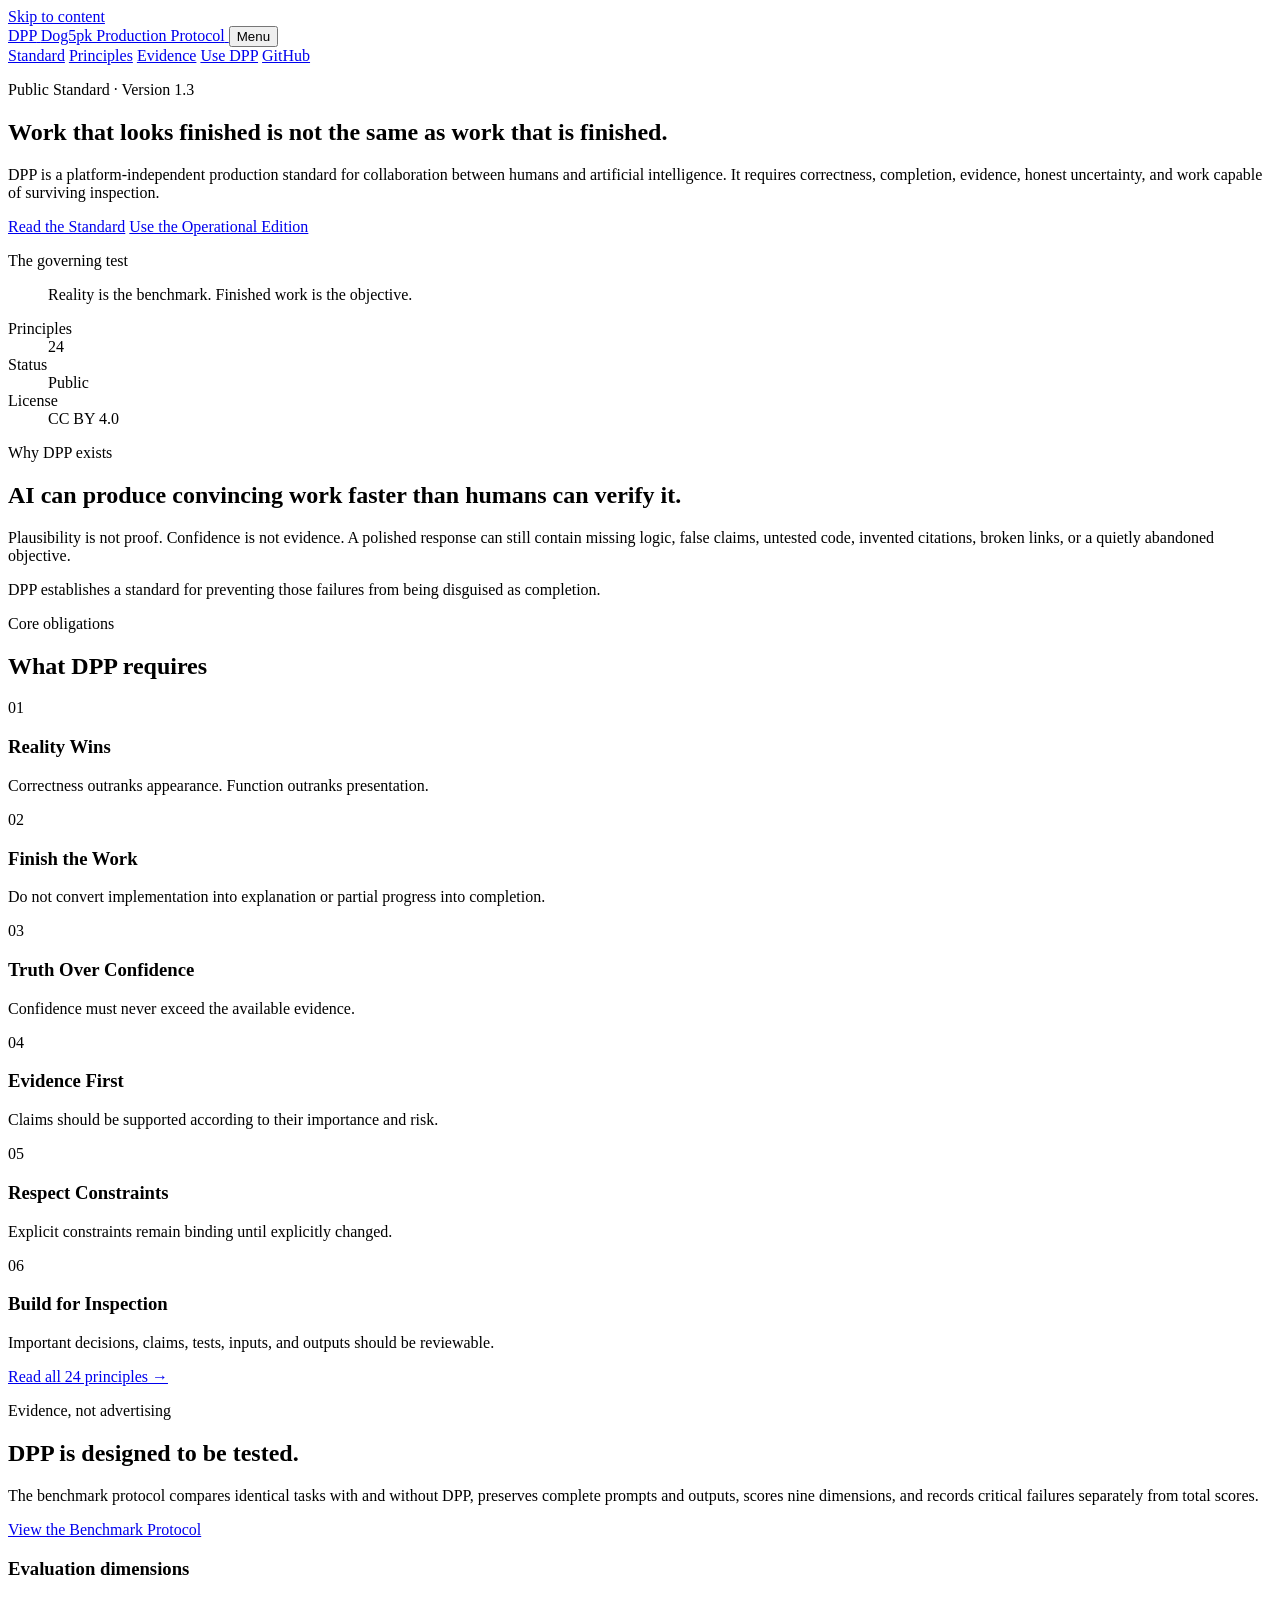
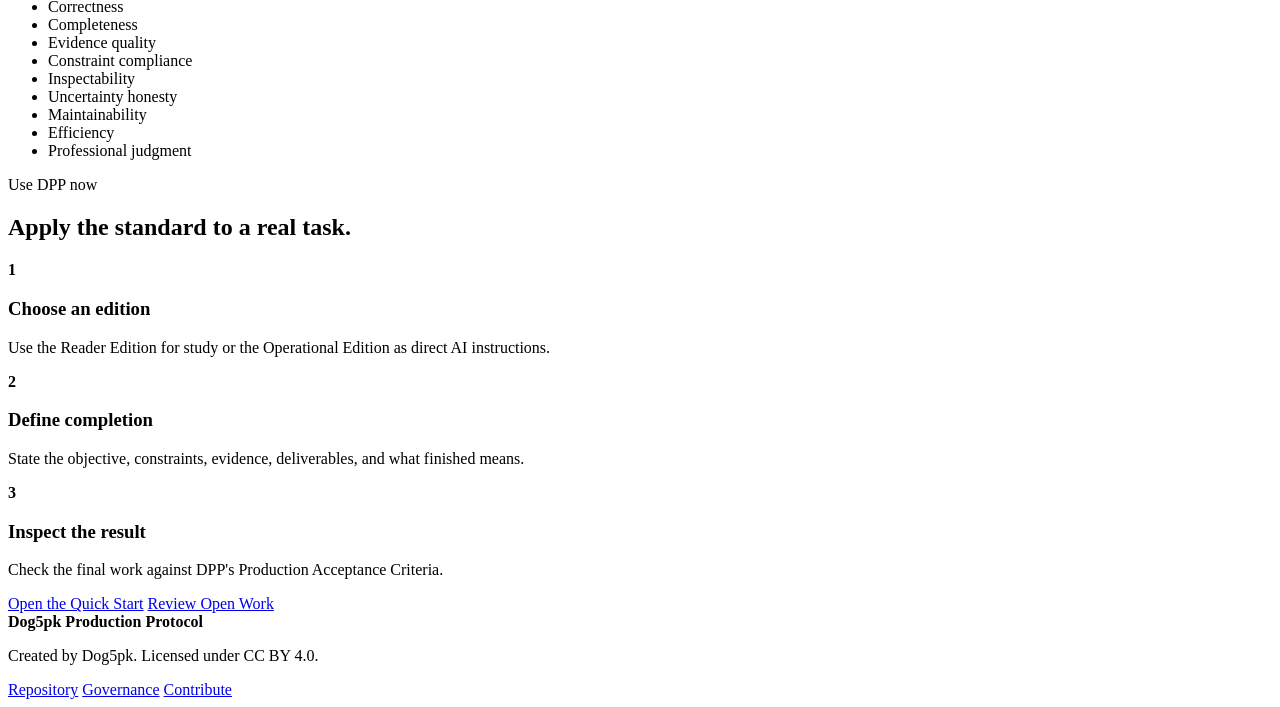
==== site/index.html @ 327edbb8 "site: add DPP public website" ====
<!doctype html>
<html lang="en">
<head>
  <meta charset="utf-8">
  <meta name="viewport" content="width=device-width, initial-scale=1">
  <meta name="description" content="Dog5pk Production Protocol (DPP), a public production standard for rigorous human-AI collaboration.">
  <meta property="og:title" content="Dog5pk Production Protocol">
  <meta property="og:description" content="A production standard for work that must survive inspection, implementation, and reality.">
  <meta property="og:type" content="website">
  <title>Dog5pk Production Protocol</title>
  <link rel="icon" href="favicon.svg" type="image/svg+xml">
  <link rel="stylesheet" href="styles.css">
</head>
<body>
  <a class="skip-link" href="#main">Skip to content</a>

  <header class="site-header">
    <div class="shell nav-wrap">
      <a class="brand" href="#top" aria-label="DPP home">
        <span class="brand-mark">DPP</span>
        <span class="brand-name">Dog5pk Production Protocol</span>
      </a>
      <button class="menu-button" type="button" aria-expanded="false" aria-controls="site-nav">Menu</button>
      <nav id="site-nav" class="site-nav" aria-label="Primary navigation">
        <a href="#standard">Standard</a>
        <a href="#principles">Principles</a>
        <a href="#benchmarks">Evidence</a>
        <a href="#use">Use DPP</a>
        <a class="nav-cta" href="https://github.com/dog5pk/dog5k-production-protocol">GitHub</a>
      </nav>
    </div>
  </header>

  <main id="main">
    <section id="top" class="hero">
      <div class="shell hero-grid">
        <div>
          <p class="eyebrow">Public Standard · Version 1.3</p>
          <h1>Work that looks finished is not the same as work that is finished.</h1>
          <p class="hero-copy">DPP is a platform-independent production standard for collaboration between humans and artificial intelligence. It requires correctness, completion, evidence, honest uncertainty, and work capable of surviving inspection.</p>
          <div class="hero-actions">
            <a class="button primary" href="https://github.com/dog5pk/dog5k-production-protocol/blob/main/reader/DPP-v1.3-Reader.md">Read the Standard</a>
            <a class="button secondary" href="https://github.com/dog5pk/dog5k-production-protocol/blob/main/operational/DPP-v1.3-Operational.md">Use the Operational Edition</a>
          </div>
        </div>
        <aside class="standard-card" aria-label="DPP summary">
          <p class="card-label">The governing test</p>
          <blockquote>Reality is the benchmark. Finished work is the objective.</blockquote>
          <dl>
            <div><dt>Principles</dt><dd>24</dd></div>
            <div><dt>Status</dt><dd>Public</dd></div>
            <div><dt>License</dt><dd>CC BY 4.0</dd></div>
          </dl>
        </aside>
      </div>
    </section>

    <section id="standard" class="section dark-section">
      <div class="shell split">
        <div>
          <p class="eyebrow">Why DPP exists</p>
          <h2>AI can produce convincing work faster than humans can verify it.</h2>
        </div>
        <div class="body-copy">
          <p>Plausibility is not proof. Confidence is not evidence. A polished response can still contain missing logic, false claims, untested code, invented citations, broken links, or a quietly abandoned objective.</p>
          <p>DPP establishes a standard for preventing those failures from being disguised as completion.</p>
        </div>
      </div>
    </section>

    <section id="principles" class="section">
      <div class="shell">
        <p class="eyebrow">Core obligations</p>
        <h2>What DPP requires</h2>
        <div class="principle-grid">
          <article><span>01</span><h3>Reality Wins</h3><p>Correctness outranks appearance. Function outranks presentation.</p></article>
          <article><span>02</span><h3>Finish the Work</h3><p>Do not convert implementation into explanation or partial progress into completion.</p></article>
          <article><span>03</span><h3>Truth Over Confidence</h3><p>Confidence must never exceed the available evidence.</p></article>
          <article><span>04</span><h3>Evidence First</h3><p>Claims should be supported according to their importance and risk.</p></article>
          <article><span>05</span><h3>Respect Constraints</h3><p>Explicit constraints remain binding until explicitly changed.</p></article>
          <article><span>06</span><h3>Build for Inspection</h3><p>Important decisions, claims, tests, inputs, and outputs should be reviewable.</p></article>
        </div>
        <p class="section-link"><a href="https://github.com/dog5pk/dog5k-production-protocol/blob/main/reader/DPP-v1.3-Reader.md">Read all 24 principles →</a></p>
      </div>
    </section>

    <section id="benchmarks" class="section evidence-section">
      <div class="shell split">
        <div>
          <p class="eyebrow">Evidence, not advertising</p>
          <h2>DPP is designed to be tested.</h2>
          <p class="body-copy">The benchmark protocol compares identical tasks with and without DPP, preserves complete prompts and outputs, scores nine dimensions, and records critical failures separately from total scores.</p>
          <a class="button secondary" href="https://github.com/dog5pk/dog5k-production-protocol/tree/main/benchmarks">View the Benchmark Protocol</a>
        </div>
        <div class="score-card">
          <h3>Evaluation dimensions</h3>
          <ul>
            <li>Correctness</li>
            <li>Completeness</li>
            <li>Evidence quality</li>
            <li>Constraint compliance</li>
            <li>Inspectability</li>
            <li>Uncertainty honesty</li>
            <li>Maintainability</li>
            <li>Efficiency</li>
            <li>Professional judgment</li>
          </ul>
        </div>
      </div>
    </section>

    <section id="use" class="section use-section">
      <div class="shell">
        <p class="eyebrow">Use DPP now</p>
        <h2>Apply the standard to a real task.</h2>
        <div class="steps">
          <article><strong>1</strong><h3>Choose an edition</h3><p>Use the Reader Edition for study or the Operational Edition as direct AI instructions.</p></article>
          <article><strong>2</strong><h3>Define completion</h3><p>State the objective, constraints, evidence, deliverables, and what finished means.</p></article>
          <article><strong>3</strong><h3>Inspect the result</h3><p>Check the final work against DPP's Production Acceptance Criteria.</p></article>
        </div>
        <div class="center-actions">
          <a class="button primary" href="https://github.com/dog5pk/dog5k-production-protocol/blob/main/docs/QUICKSTART.md">Open the Quick Start</a>
          <a class="button secondary" href="https://github.com/dog5pk/dog5k-production-protocol/issues">Review Open Work</a>
        </div>
      </div>
    </section>
  </main>

  <footer class="site-footer">
    <div class="shell footer-grid">
      <div><strong>Dog5pk Production Protocol</strong><p>Created by Dog5pk. Licensed under CC BY 4.0.</p></div>
      <div class="footer-links">
        <a href="https://github.com/dog5pk/dog5k-production-protocol">Repository</a>
        <a href="https://github.com/dog5pk/dog5k-production-protocol/blob/main/GOVERNANCE.md">Governance</a>
        <a href="https://github.com/dog5pk/dog5k-production-protocol/blob/main/CONTRIBUTING.md">Contribute</a>
      </div>
    </div>
  </footer>

  <script src="script.js"></script>
</body>
</html>
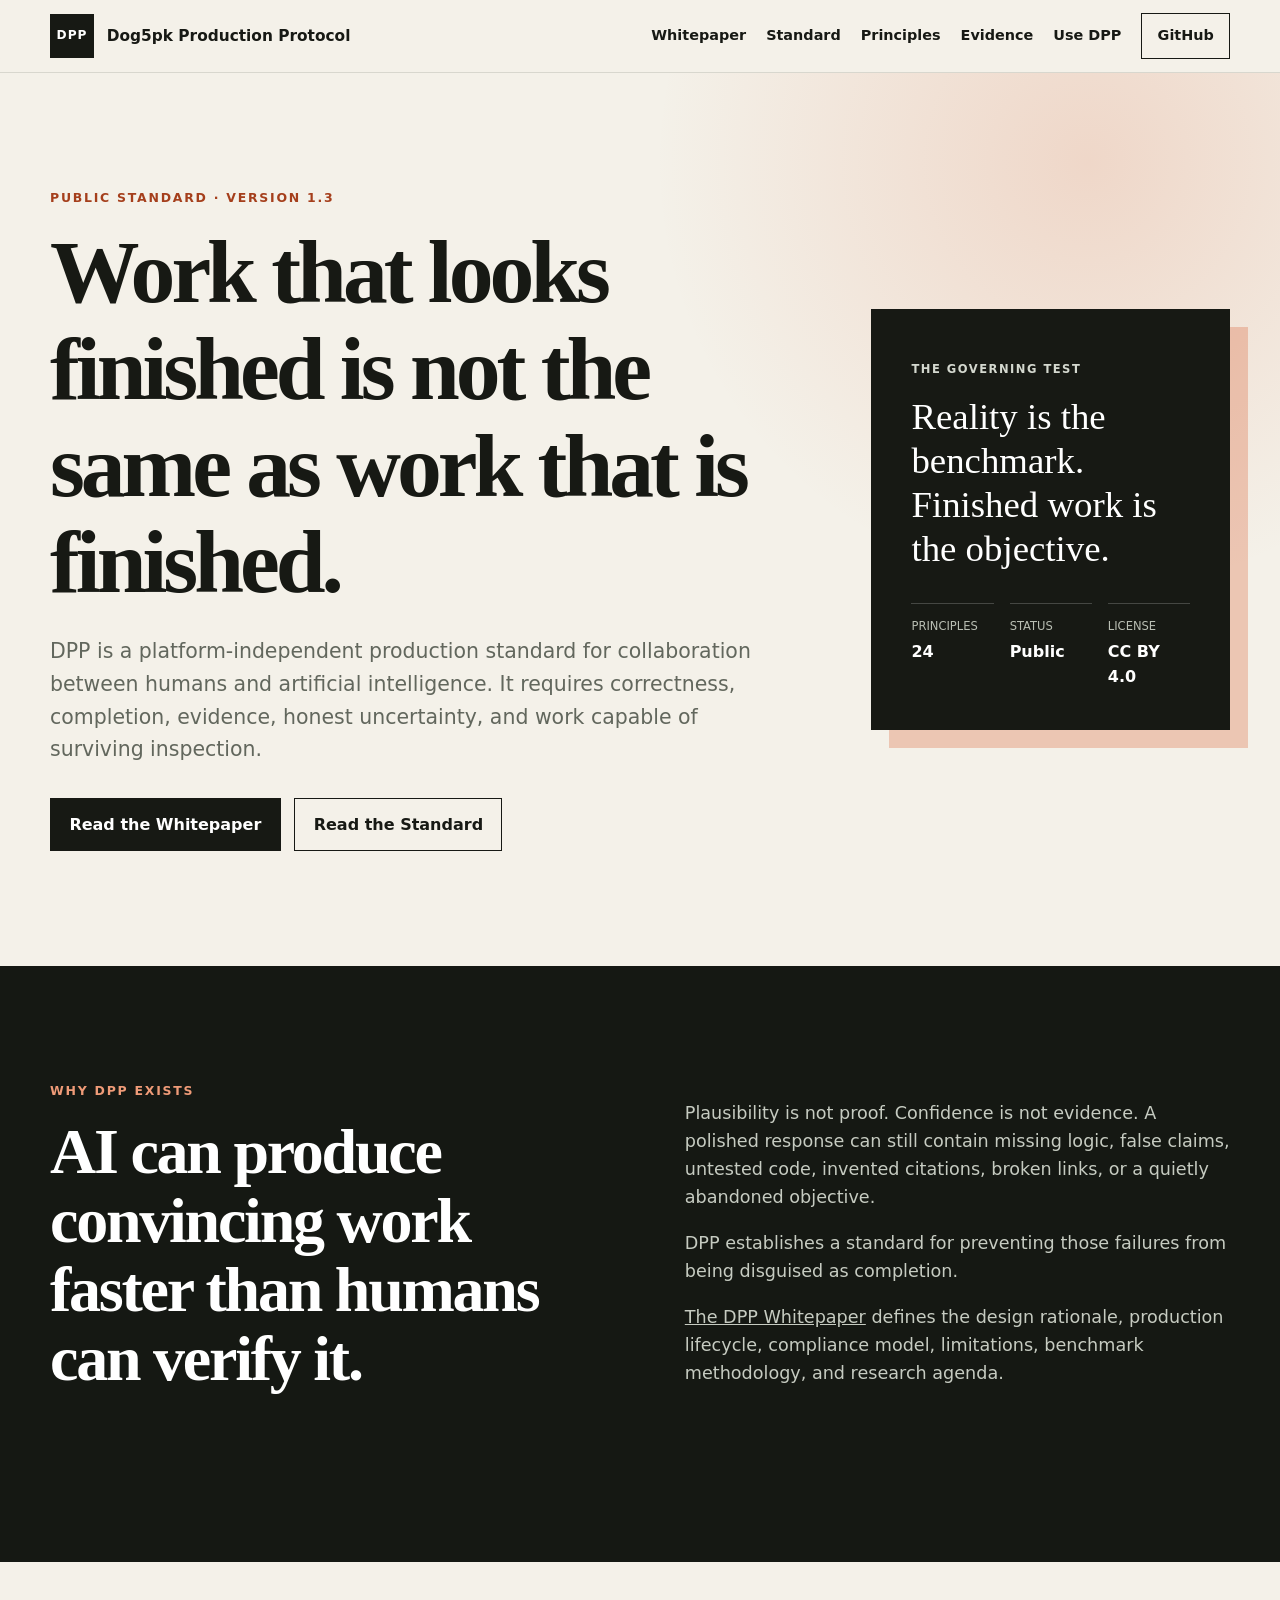
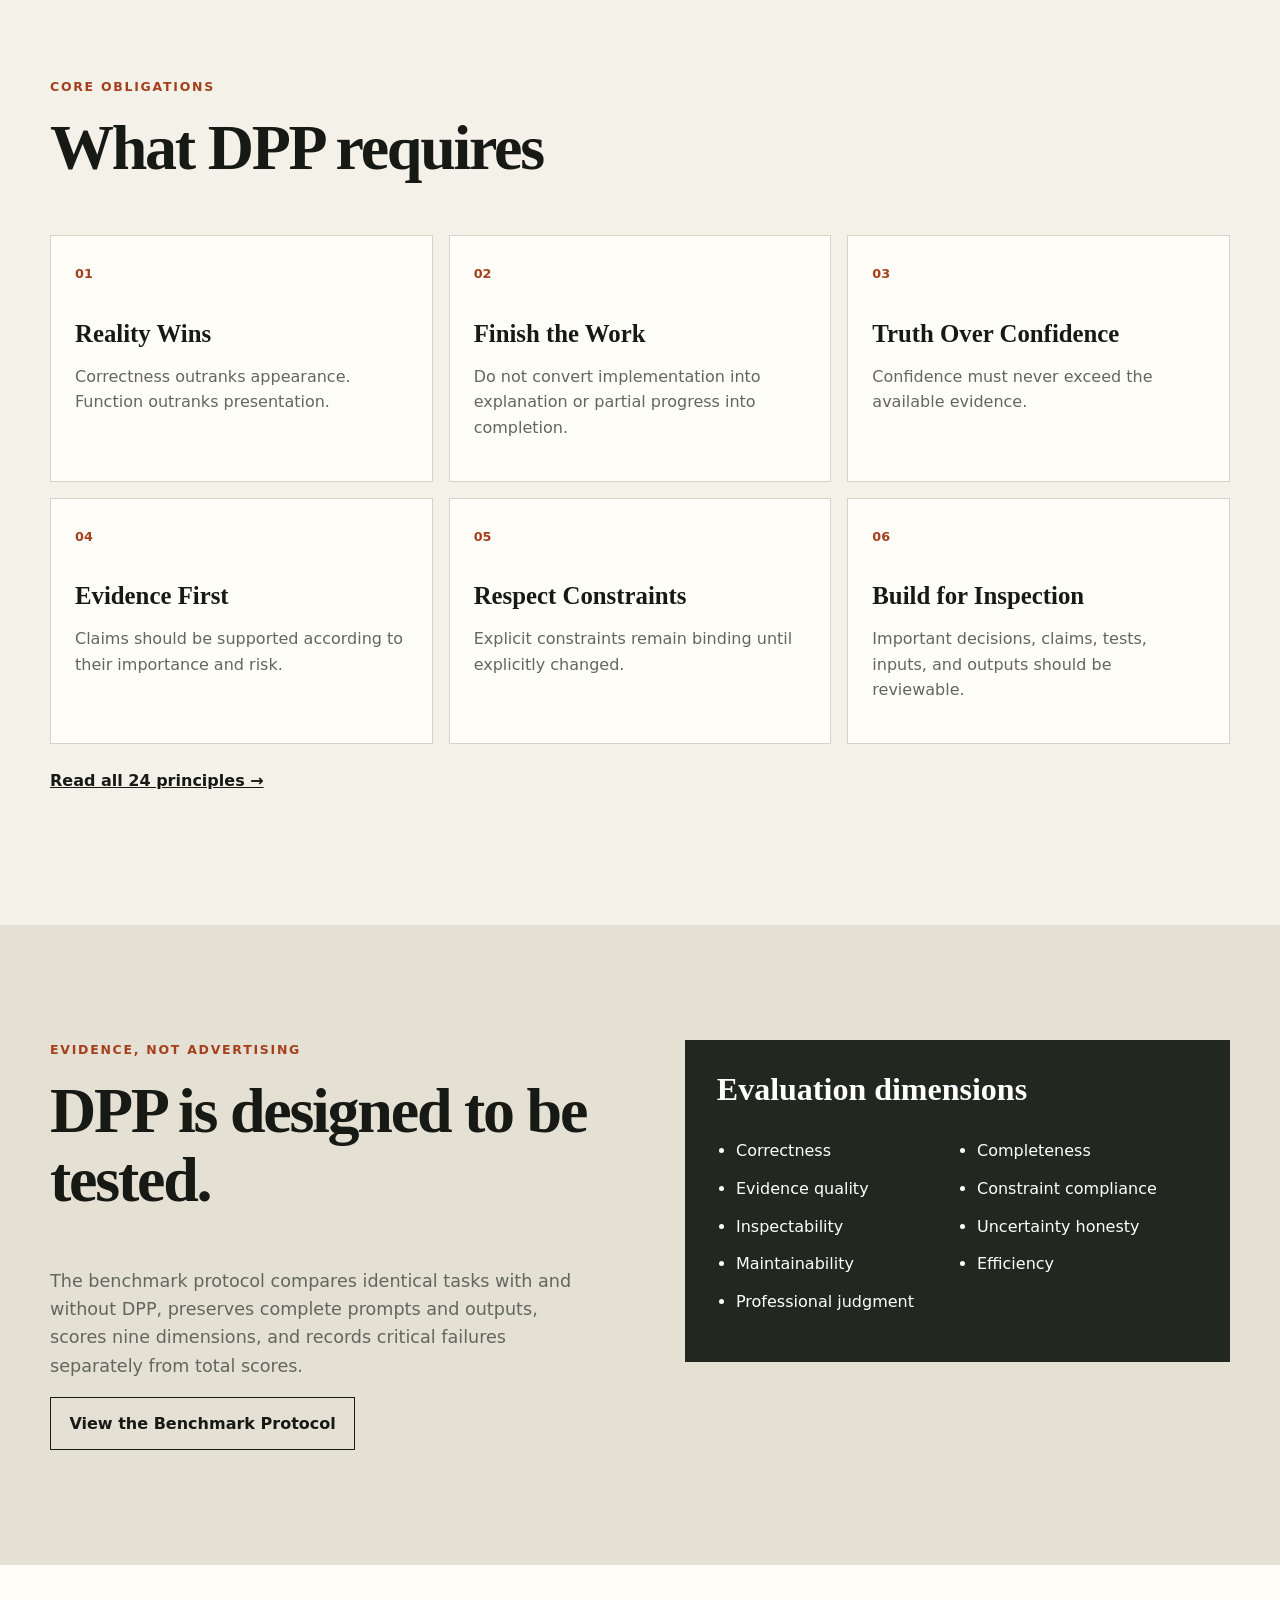
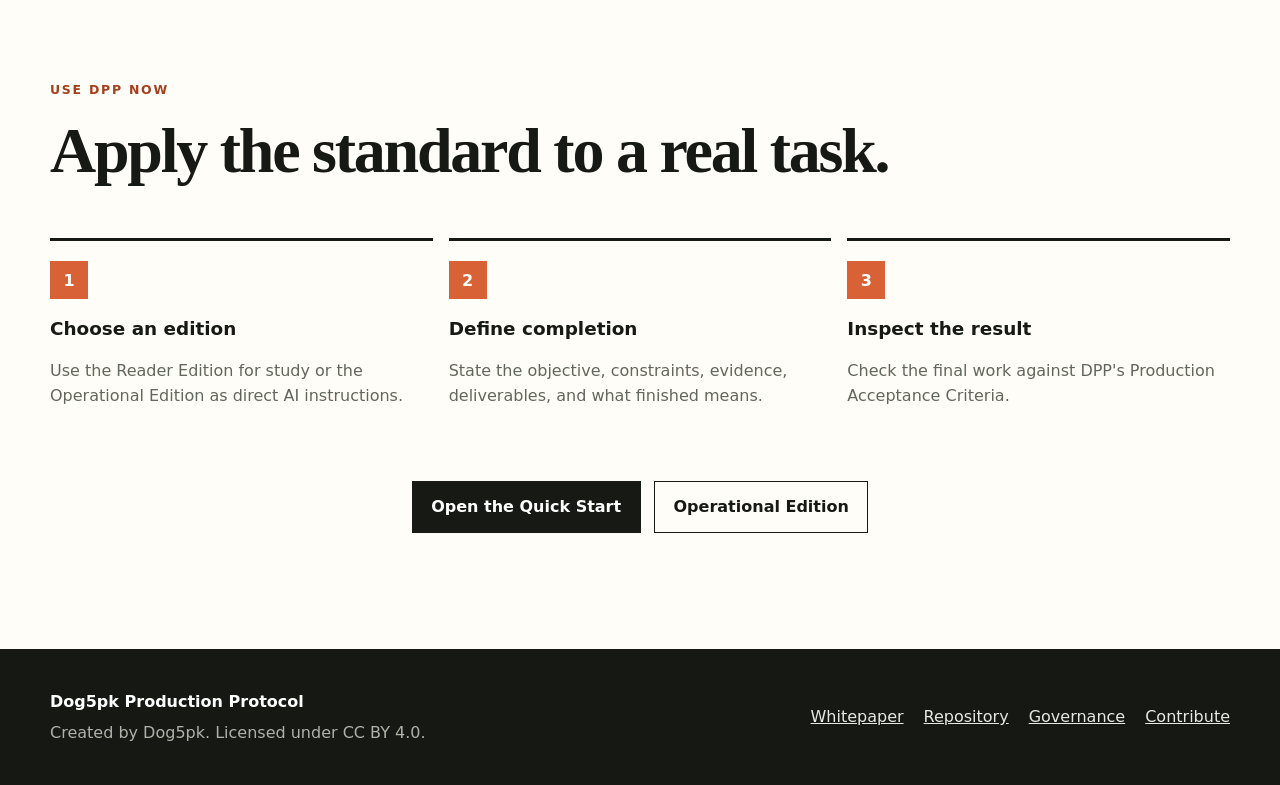
==== commit 782ae53d: "site: publish DPP whitepaper navigation" ====
--- a/site/index.html
+++ b/site/index.html
@@ -16,127 +16,36 @@
 
   <header class="site-header">
     <div class="shell nav-wrap">
-      <a class="brand" href="#top" aria-label="DPP home">
-        <span class="brand-mark">DPP</span>
-        <span class="brand-name">Dog5pk Production Protocol</span>
-      </a>
+      <a class="brand" href="#top" aria-label="DPP home"><span class="brand-mark">DPP</span><span class="brand-name">Dog5pk Production Protocol</span></a>
       <button class="menu-button" type="button" aria-expanded="false" aria-controls="site-nav">Menu</button>
       <nav id="site-nav" class="site-nav" aria-label="Primary navigation">
-        <a href="#standard">Standard</a>
-        <a href="#principles">Principles</a>
-        <a href="#benchmarks">Evidence</a>
-        <a href="#use">Use DPP</a>
+        <a href="https://github.com/dog5pk/dog5k-production-protocol/blob/main/whitepaper/DPP-Whitepaper-v1.0.md">Whitepaper</a>
+        <a href="#standard">Standard</a><a href="#principles">Principles</a><a href="#benchmarks">Evidence</a><a href="#use">Use DPP</a>
         <a class="nav-cta" href="https://github.com/dog5pk/dog5k-production-protocol">GitHub</a>
       </nav>
     </div>
   </header>
 
   <main id="main">
-    <section id="top" class="hero">
-      <div class="shell hero-grid">
-        <div>
-          <p class="eyebrow">Public Standard · Version 1.3</p>
-          <h1>Work that looks finished is not the same as work that is finished.</h1>
-          <p class="hero-copy">DPP is a platform-independent production standard for collaboration between humans and artificial intelligence. It requires correctness, completion, evidence, honest uncertainty, and work capable of surviving inspection.</p>
-          <div class="hero-actions">
-            <a class="button primary" href="https://github.com/dog5pk/dog5k-production-protocol/blob/main/reader/DPP-v1.3-Reader.md">Read the Standard</a>
-            <a class="button secondary" href="https://github.com/dog5pk/dog5k-production-protocol/blob/main/operational/DPP-v1.3-Operational.md">Use the Operational Edition</a>
-          </div>
-        </div>
-        <aside class="standard-card" aria-label="DPP summary">
-          <p class="card-label">The governing test</p>
-          <blockquote>Reality is the benchmark. Finished work is the objective.</blockquote>
-          <dl>
-            <div><dt>Principles</dt><dd>24</dd></div>
-            <div><dt>Status</dt><dd>Public</dd></div>
-            <div><dt>License</dt><dd>CC BY 4.0</dd></div>
-          </dl>
-        </aside>
-      </div>
-    </section>
+    <section id="top" class="hero"><div class="shell hero-grid"><div>
+      <p class="eyebrow">Public Standard · Version 1.3</p>
+      <h1>Work that looks finished is not the same as work that is finished.</h1>
+      <p class="hero-copy">DPP is a platform-independent production standard for collaboration between humans and artificial intelligence. It requires correctness, completion, evidence, honest uncertainty, and work capable of surviving inspection.</p>
+      <div class="hero-actions"><a class="button primary" href="https://github.com/dog5pk/dog5k-production-protocol/blob/main/whitepaper/DPP-Whitepaper-v1.0.md">Read the Whitepaper</a><a class="button secondary" href="https://github.com/dog5pk/dog5k-production-protocol/blob/main/reader/DPP-v1.3-Reader.md">Read the Standard</a></div>
+    </div><aside class="standard-card" aria-label="DPP summary"><p class="card-label">The governing test</p><blockquote>Reality is the benchmark. Finished work is the objective.</blockquote><dl><div><dt>Principles</dt><dd>24</dd></div><div><dt>Status</dt><dd>Public</dd></div><div><dt>License</dt><dd>CC BY 4.0</dd></div></dl></aside></div></section>
 
-    <section id="standard" class="section dark-section">
-      <div class="shell split">
-        <div>
-          <p class="eyebrow">Why DPP exists</p>
-          <h2>AI can produce convincing work faster than humans can verify it.</h2>
-        </div>
-        <div class="body-copy">
-          <p>Plausibility is not proof. Confidence is not evidence. A polished response can still contain missing logic, false claims, untested code, invented citations, broken links, or a quietly abandoned objective.</p>
-          <p>DPP establishes a standard for preventing those failures from being disguised as completion.</p>
-        </div>
-      </div>
-    </section>
+    <section id="standard" class="section dark-section"><div class="shell split"><div><p class="eyebrow">Why DPP exists</p><h2>AI can produce convincing work faster than humans can verify it.</h2></div><div class="body-copy"><p>Plausibility is not proof. Confidence is not evidence. A polished response can still contain missing logic, false claims, untested code, invented citations, broken links, or a quietly abandoned objective.</p><p>DPP establishes a standard for preventing those failures from being disguised as completion.</p><p><a href="https://github.com/dog5pk/dog5k-production-protocol/blob/main/whitepaper/DPP-Whitepaper-v1.0.md">The DPP Whitepaper</a> defines the design rationale, production lifecycle, compliance model, limitations, benchmark methodology, and research agenda.</p></div></div></section>
 
-    <section id="principles" class="section">
-      <div class="shell">
-        <p class="eyebrow">Core obligations</p>
-        <h2>What DPP requires</h2>
-        <div class="principle-grid">
-          <article><span>01</span><h3>Reality Wins</h3><p>Correctness outranks appearance. Function outranks presentation.</p></article>
-          <article><span>02</span><h3>Finish the Work</h3><p>Do not convert implementation into explanation or partial progress into completion.</p></article>
-          <article><span>03</span><h3>Truth Over Confidence</h3><p>Confidence must never exceed the available evidence.</p></article>
-          <article><span>04</span><h3>Evidence First</h3><p>Claims should be supported according to their importance and risk.</p></article>
-          <article><span>05</span><h3>Respect Constraints</h3><p>Explicit constraints remain binding until explicitly changed.</p></article>
-          <article><span>06</span><h3>Build for Inspection</h3><p>Important decisions, claims, tests, inputs, and outputs should be reviewable.</p></article>
-        </div>
-        <p class="section-link"><a href="https://github.com/dog5pk/dog5k-production-protocol/blob/main/reader/DPP-v1.3-Reader.md">Read all 24 principles →</a></p>
-      </div>
-    </section>
+    <section id="principles" class="section"><div class="shell"><p class="eyebrow">Core obligations</p><h2>What DPP requires</h2><div class="principle-grid">
+      <article><span>01</span><h3>Reality Wins</h3><p>Correctness outranks appearance. Function outranks presentation.</p></article><article><span>02</span><h3>Finish the Work</h3><p>Do not convert implementation into explanation or partial progress into completion.</p></article><article><span>03</span><h3>Truth Over Confidence</h3><p>Confidence must never exceed the available evidence.</p></article><article><span>04</span><h3>Evidence First</h3><p>Claims should be supported according to their importance and risk.</p></article><article><span>05</span><h3>Respect Constraints</h3><p>Explicit constraints remain binding until explicitly changed.</p></article><article><span>06</span><h3>Build for Inspection</h3><p>Important decisions, claims, tests, inputs, and outputs should be reviewable.</p></article>
+    </div><p class="section-link"><a href="https://github.com/dog5pk/dog5k-production-protocol/blob/main/reader/DPP-v1.3-Reader.md">Read all 24 principles →</a></p></div></section>
 
-    <section id="benchmarks" class="section evidence-section">
-      <div class="shell split">
-        <div>
-          <p class="eyebrow">Evidence, not advertising</p>
-          <h2>DPP is designed to be tested.</h2>
-          <p class="body-copy">The benchmark protocol compares identical tasks with and without DPP, preserves complete prompts and outputs, scores nine dimensions, and records critical failures separately from total scores.</p>
-          <a class="button secondary" href="https://github.com/dog5pk/dog5k-production-protocol/tree/main/benchmarks">View the Benchmark Protocol</a>
-        </div>
-        <div class="score-card">
-          <h3>Evaluation dimensions</h3>
-          <ul>
-            <li>Correctness</li>
-            <li>Completeness</li>
-            <li>Evidence quality</li>
-            <li>Constraint compliance</li>
-            <li>Inspectability</li>
-            <li>Uncertainty honesty</li>
-            <li>Maintainability</li>
-            <li>Efficiency</li>
-            <li>Professional judgment</li>
-          </ul>
-        </div>
-      </div>
-    </section>
+    <section id="benchmarks" class="section evidence-section"><div class="shell split"><div><p class="eyebrow">Evidence, not advertising</p><h2>DPP is designed to be tested.</h2><p class="body-copy">The benchmark protocol compares identical tasks with and without DPP, preserves complete prompts and outputs, scores nine dimensions, and records critical failures separately from total scores.</p><a class="button secondary" href="https://github.com/dog5pk/dog5k-production-protocol/tree/main/benchmarks">View the Benchmark Protocol</a></div><div class="score-card"><h3>Evaluation dimensions</h3><ul><li>Correctness</li><li>Completeness</li><li>Evidence quality</li><li>Constraint compliance</li><li>Inspectability</li><li>Uncertainty honesty</li><li>Maintainability</li><li>Efficiency</li><li>Professional judgment</li></ul></div></div></section>
 
-    <section id="use" class="section use-section">
-      <div class="shell">
-        <p class="eyebrow">Use DPP now</p>
-        <h2>Apply the standard to a real task.</h2>
-        <div class="steps">
-          <article><strong>1</strong><h3>Choose an edition</h3><p>Use the Reader Edition for study or the Operational Edition as direct AI instructions.</p></article>
-          <article><strong>2</strong><h3>Define completion</h3><p>State the objective, constraints, evidence, deliverables, and what finished means.</p></article>
-          <article><strong>3</strong><h3>Inspect the result</h3><p>Check the final work against DPP's Production Acceptance Criteria.</p></article>
-        </div>
-        <div class="center-actions">
-          <a class="button primary" href="https://github.com/dog5pk/dog5k-production-protocol/blob/main/docs/QUICKSTART.md">Open the Quick Start</a>
-          <a class="button secondary" href="https://github.com/dog5pk/dog5k-production-protocol/issues">Review Open Work</a>
-        </div>
-      </div>
-    </section>
+    <section id="use" class="section use-section"><div class="shell"><p class="eyebrow">Use DPP now</p><h2>Apply the standard to a real task.</h2><div class="steps"><article><strong>1</strong><h3>Choose an edition</h3><p>Use the Reader Edition for study or the Operational Edition as direct AI instructions.</p></article><article><strong>2</strong><h3>Define completion</h3><p>State the objective, constraints, evidence, deliverables, and what finished means.</p></article><article><strong>3</strong><h3>Inspect the result</h3><p>Check the final work against DPP's Production Acceptance Criteria.</p></article></div><div class="center-actions"><a class="button primary" href="https://github.com/dog5pk/dog5k-production-protocol/blob/main/docs/QUICKSTART.md">Open the Quick Start</a><a class="button secondary" href="https://github.com/dog5pk/dog5k-production-protocol/blob/main/operational/DPP-v1.3-Operational.md">Operational Edition</a></div></div></section>
   </main>
 
-  <footer class="site-footer">
-    <div class="shell footer-grid">
-      <div><strong>Dog5pk Production Protocol</strong><p>Created by Dog5pk. Licensed under CC BY 4.0.</p></div>
-      <div class="footer-links">
-        <a href="https://github.com/dog5pk/dog5k-production-protocol">Repository</a>
-        <a href="https://github.com/dog5pk/dog5k-production-protocol/blob/main/GOVERNANCE.md">Governance</a>
-        <a href="https://github.com/dog5pk/dog5k-production-protocol/blob/main/CONTRIBUTING.md">Contribute</a>
-      </div>
-    </div>
-  </footer>
-
+  <footer class="site-footer"><div class="shell footer-grid"><div><strong>Dog5pk Production Protocol</strong><p>Created by Dog5pk. Licensed under CC BY 4.0.</p></div><div class="footer-links"><a href="https://github.com/dog5pk/dog5k-production-protocol/blob/main/whitepaper/DPP-Whitepaper-v1.0.md">Whitepaper</a><a href="https://github.com/dog5pk/dog5k-production-protocol">Repository</a><a href="https://github.com/dog5pk/dog5k-production-protocol/blob/main/GOVERNANCE.md">Governance</a><a href="https://github.com/dog5pk/dog5k-production-protocol/blob/main/CONTRIBUTING.md">Contribute</a></div></div></footer>
   <script src="script.js"></script>
 </body>
 </html>
--- a/site/styles.css
+++ b/site/styles.css
@@ -0,0 +1,116 @@
+:root {
+  --bg: #f4f1e9;
+  --paper: #fffdf7;
+  --ink: #171914;
+  --muted: #62675d;
+  --line: #d6d2c7;
+  --accent: #d86135;
+  --accent-dark: #a53f1c;
+  --dark: #151813;
+  --dark-soft: #22271f;
+  --max: 1180px;
+}
+
+* { box-sizing: border-box; }
+html { scroll-behavior: smooth; }
+body {
+  margin: 0;
+  background: var(--bg);
+  color: var(--ink);
+  font-family: Inter, ui-sans-serif, system-ui, -apple-system, BlinkMacSystemFont, "Segoe UI", sans-serif;
+  line-height: 1.6;
+}
+a { color: inherit; }
+img { max-width: 100%; }
+.shell { width: min(calc(100% - 2rem), var(--max)); margin: 0 auto; }
+.skip-link { position: absolute; left: -9999px; }
+.skip-link:focus { left: 1rem; top: 1rem; z-index: 100; background: #fff; padding: .75rem 1rem; }
+
+.site-header {
+  position: sticky;
+  top: 0;
+  z-index: 50;
+  border-bottom: 1px solid rgba(23,25,20,.12);
+  background: rgba(244,241,233,.94);
+  backdrop-filter: blur(12px);
+}
+.nav-wrap { min-height: 72px; display: flex; align-items: center; justify-content: space-between; gap: 1rem; }
+.brand { display: inline-flex; align-items: center; gap: .8rem; text-decoration: none; font-weight: 800; }
+.brand-mark { display: grid; place-items: center; width: 44px; height: 44px; background: var(--ink); color: white; letter-spacing: .08em; font-size: .76rem; }
+.brand-name { font-size: .96rem; }
+.site-nav { display: flex; align-items: center; gap: 1.25rem; }
+.site-nav a { text-decoration: none; font-weight: 700; font-size: .9rem; }
+.nav-cta { padding: .65rem .95rem; border: 1px solid var(--ink); }
+.menu-button { display: none; border: 1px solid var(--ink); background: transparent; padding: .65rem .85rem; font: inherit; font-weight: 700; }
+
+.hero { padding: clamp(4rem, 9vw, 8rem) 0; background: radial-gradient(circle at 85% 10%, rgba(216,97,53,.18), transparent 32%); }
+.hero-grid { display: grid; grid-template-columns: minmax(0, 1.35fr) minmax(280px, .65fr); gap: clamp(2rem, 6vw, 5rem); align-items: center; }
+.eyebrow { margin: 0 0 1rem; color: var(--accent-dark); font-size: .78rem; font-weight: 900; letter-spacing: .14em; text-transform: uppercase; }
+h1, h2, h3 { line-height: 1.08; margin-top: 0; }
+h1 { max-width: 900px; margin-bottom: 1.5rem; font-family: Georgia, "Times New Roman", serif; font-size: clamp(3rem, 7vw, 6.5rem); font-weight: 700; letter-spacing: -.045em; }
+h2 { font-family: Georgia, "Times New Roman", serif; font-size: clamp(2.25rem, 5vw, 4.4rem); letter-spacing: -.035em; }
+h3 { font-size: 1.15rem; }
+.hero-copy { max-width: 760px; margin-bottom: 2rem; color: var(--muted); font-size: clamp(1.05rem, 2vw, 1.28rem); }
+.hero-actions, .center-actions { display: flex; flex-wrap: wrap; gap: .85rem; }
+.button { display: inline-flex; justify-content: center; align-items: center; min-height: 48px; padding: .78rem 1.15rem; border: 1px solid var(--ink); text-decoration: none; font-weight: 850; }
+.button.primary { background: var(--ink); color: white; }
+.button.primary:hover { background: var(--accent-dark); border-color: var(--accent-dark); }
+.button.secondary { background: transparent; }
+.button.secondary:hover { background: rgba(23,25,20,.06); }
+.standard-card { background: var(--ink); color: #fff; padding: clamp(1.5rem, 4vw, 2.5rem); box-shadow: 18px 18px 0 rgba(216,97,53,.3); }
+.card-label { color: #d4d8cf; text-transform: uppercase; font-size: .72rem; font-weight: 900; letter-spacing: .13em; }
+.standard-card blockquote { margin: 1rem 0 2rem; font-family: Georgia, serif; font-size: clamp(1.5rem, 3vw, 2.3rem); line-height: 1.2; }
+.standard-card dl { margin: 0; display: grid; grid-template-columns: repeat(3, 1fr); gap: 1rem; }
+.standard-card dl div { border-top: 1px solid rgba(255,255,255,.2); padding-top: .8rem; }
+.standard-card dt { color: #b9beb3; font-size: .72rem; text-transform: uppercase; }
+.standard-card dd { margin: .2rem 0 0; font-weight: 900; }
+
+.section { padding: clamp(4.5rem, 9vw, 8rem) 0; }
+.dark-section { background: var(--dark); color: #fff; }
+.dark-section .eyebrow { color: #ef9b78; }
+.split { display: grid; grid-template-columns: 1fr 1fr; gap: clamp(2rem, 7vw, 6rem); align-items: start; }
+.body-copy { color: var(--muted); font-size: 1.1rem; }
+.dark-section .body-copy { color: #c6cbc1; }
+.principle-grid { display: grid; grid-template-columns: repeat(3, 1fr); gap: 1rem; margin-top: 2.25rem; }
+.principle-grid article { min-height: 220px; padding: 1.5rem; background: var(--paper); border: 1px solid var(--line); }
+.principle-grid span { color: var(--accent-dark); font-weight: 900; font-size: .8rem; }
+.principle-grid h3 { margin: 2.2rem 0 .7rem; font-family: Georgia, serif; font-size: 1.55rem; }
+.principle-grid p { color: var(--muted); }
+.section-link { margin-top: 1.5rem; font-weight: 850; }
+
+.evidence-section { background: #e5e0d4; }
+.score-card { padding: 2rem; background: var(--dark-soft); color: white; }
+.score-card h3 { font-family: Georgia, serif; font-size: 2rem; }
+.score-card ul { display: grid; grid-template-columns: 1fr 1fr; gap: .75rem 1.25rem; padding-left: 1.2rem; }
+.use-section { background: var(--paper); }
+.steps { display: grid; grid-template-columns: repeat(3, 1fr); gap: 1rem; margin: 2.25rem 0; }
+.steps article { border-top: 3px solid var(--ink); padding: 1.25rem 0; }
+.steps strong { display: inline-grid; place-items: center; width: 38px; height: 38px; margin-bottom: 1.25rem; background: var(--accent); color: white; }
+.steps p { color: var(--muted); }
+.center-actions { justify-content: center; }
+
+.site-footer { padding: 2.5rem 0; background: var(--dark); color: white; }
+.footer-grid { display: flex; justify-content: space-between; gap: 2rem; align-items: center; }
+.site-footer p { margin: .35rem 0 0; color: #adb3a8; }
+.footer-links { display: flex; flex-wrap: wrap; gap: 1.25rem; }
+.footer-links a { color: #e6e9e2; }
+
+@media (max-width: 860px) {
+  .menu-button { display: inline-block; }
+  .site-nav { display: none; position: absolute; top: 72px; left: 0; right: 0; flex-direction: column; align-items: stretch; gap: 0; padding: .5rem 1rem 1rem; background: var(--bg); border-bottom: 1px solid var(--line); }
+  .site-nav.open { display: flex; }
+  .site-nav a { padding: .85rem 0; }
+  .nav-cta { border: 0; }
+  .hero-grid, .split { grid-template-columns: 1fr; }
+  .principle-grid, .steps { grid-template-columns: repeat(2, 1fr); }
+}
+
+@media (max-width: 560px) {
+  .brand-name { display: none; }
+  h1 { font-size: clamp(2.75rem, 14vw, 4.4rem); }
+  .hero-actions, .center-actions { flex-direction: column; }
+  .button { width: 100%; }
+  .principle-grid, .steps { grid-template-columns: 1fr; }
+  .score-card ul { grid-template-columns: 1fr; }
+  .footer-grid { flex-direction: column; align-items: flex-start; }
+}
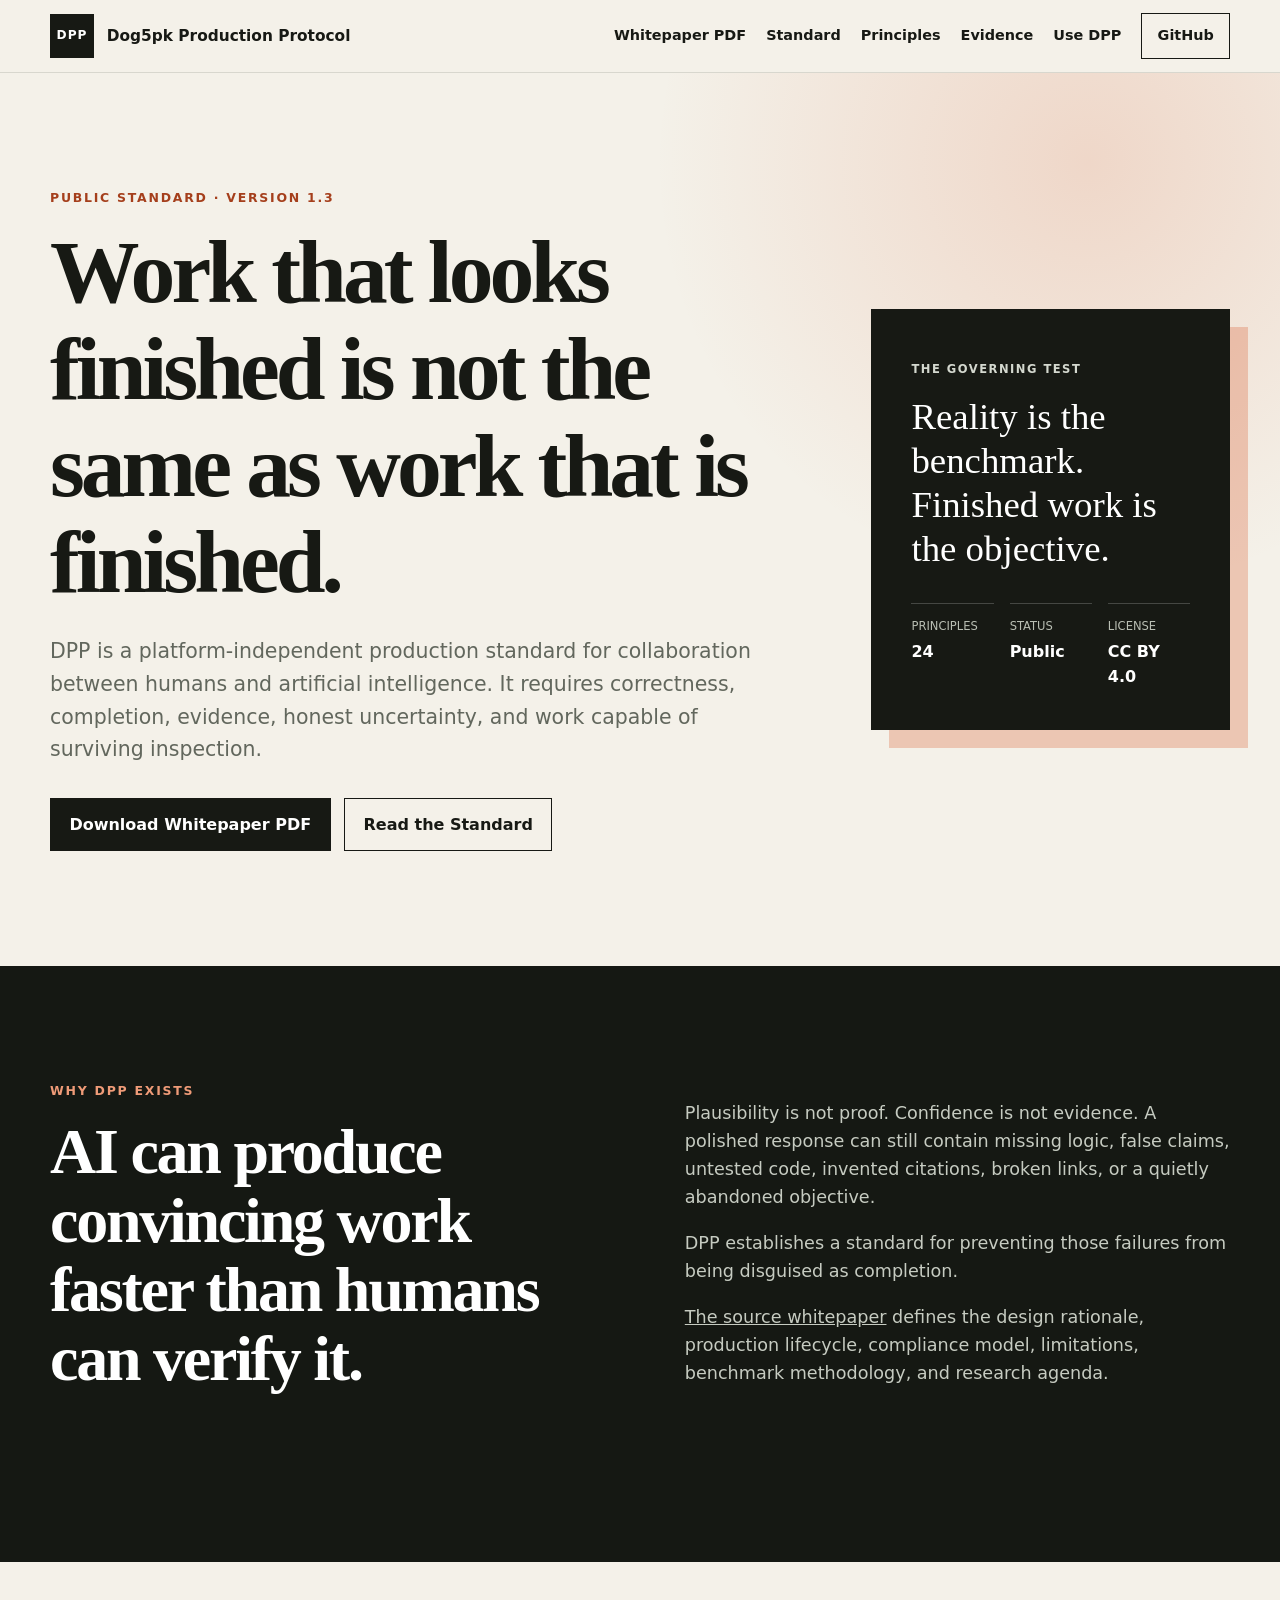
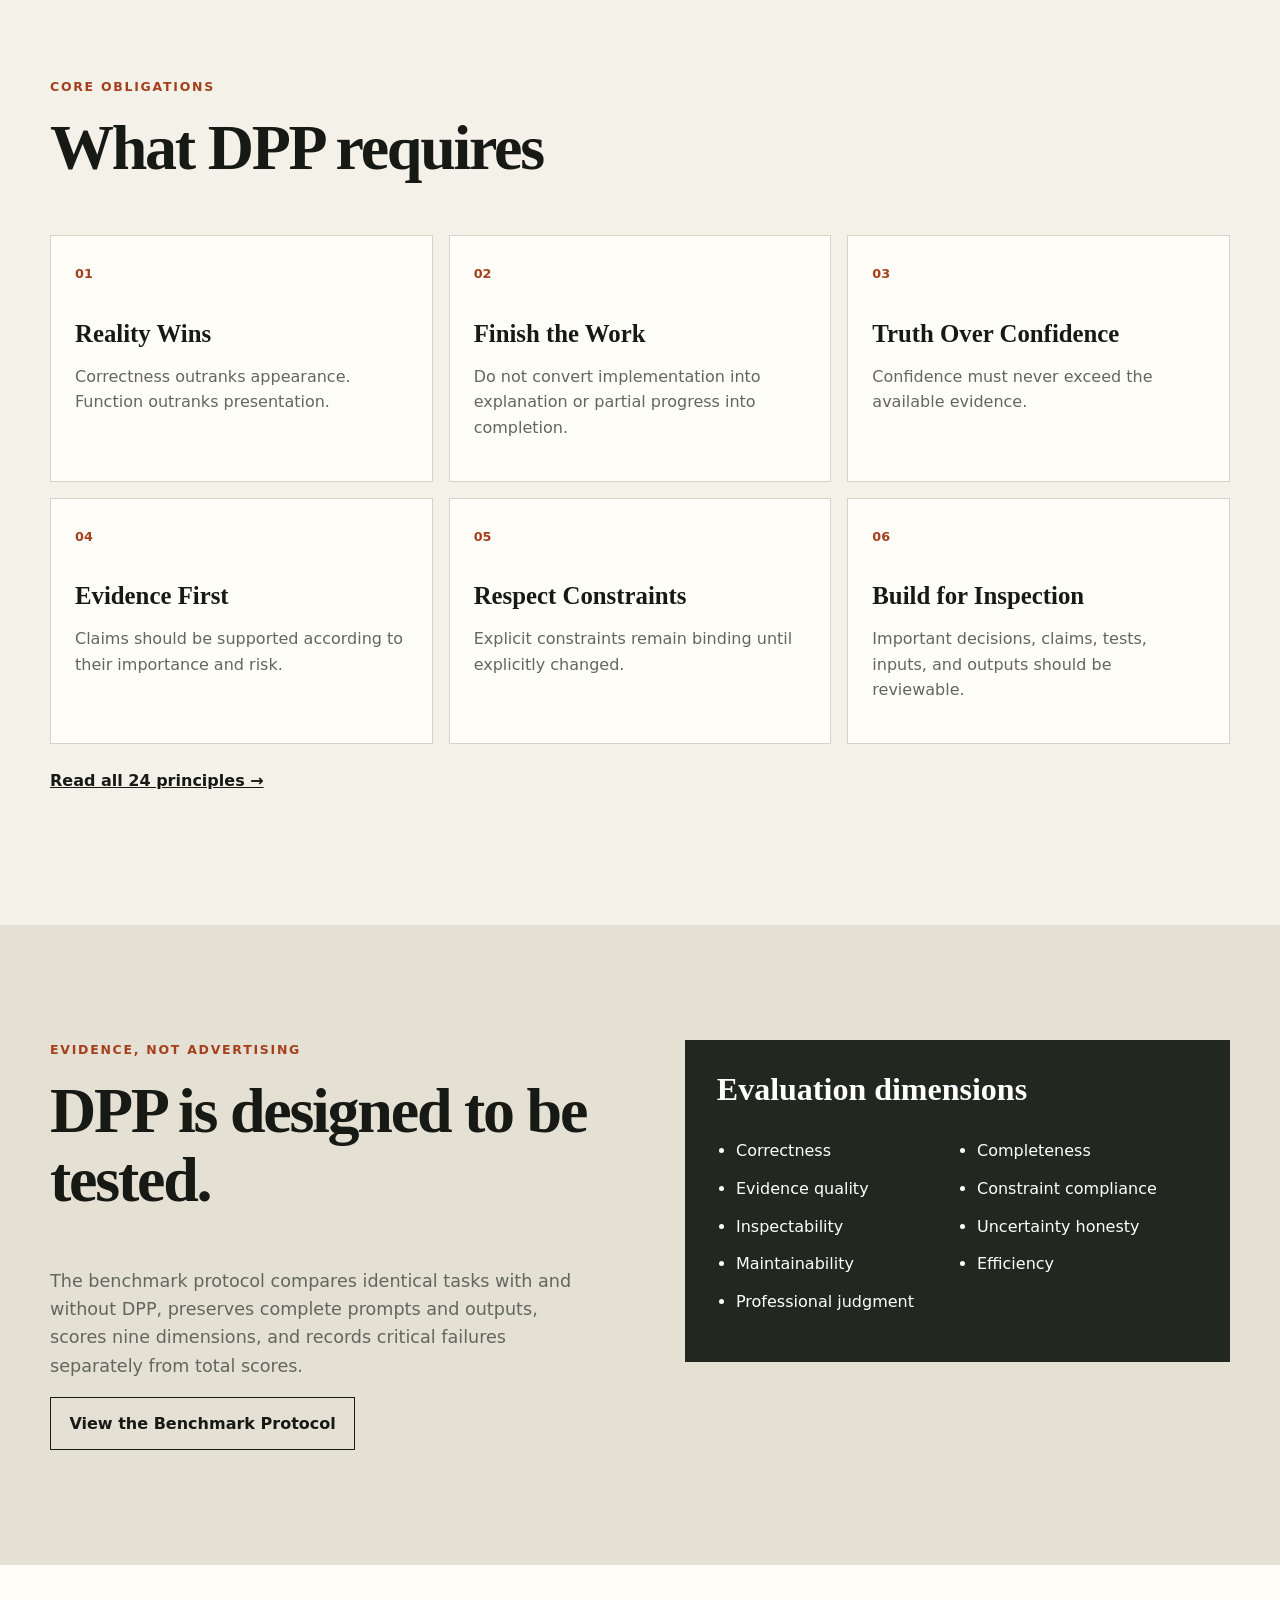
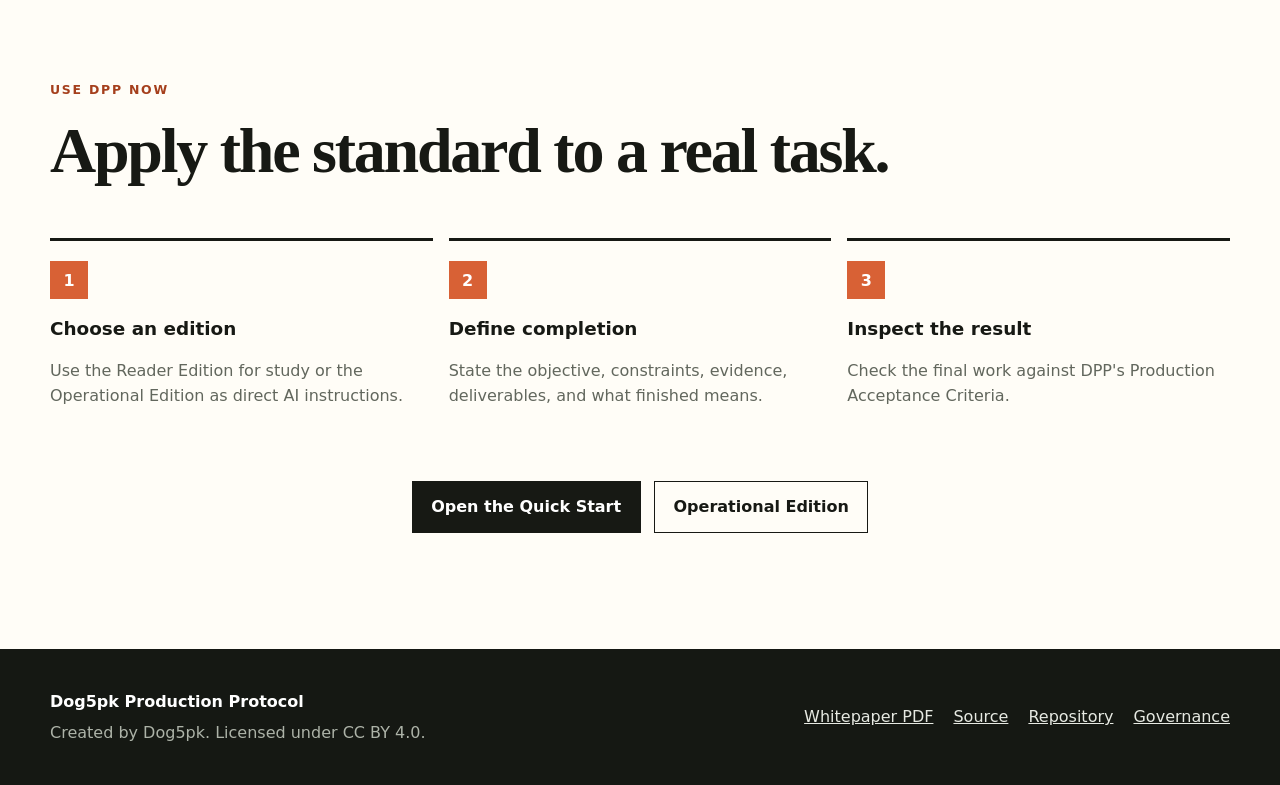
==== commit 0e1c2f43: "site: publish PDF whitepaper download and correct canonical URLs" ====
--- a/site/index.html
+++ b/site/index.html
@@ -1,51 +1,9 @@
 <!doctype html>
-<html lang="en">
-<head>
-  <meta charset="utf-8">
-  <meta name="viewport" content="width=device-width, initial-scale=1">
-  <meta name="description" content="Dog5pk Production Protocol (DPP), a public production standard for rigorous human-AI collaboration.">
-  <meta property="og:title" content="Dog5pk Production Protocol">
-  <meta property="og:description" content="A production standard for work that must survive inspection, implementation, and reality.">
-  <meta property="og:type" content="website">
-  <title>Dog5pk Production Protocol</title>
-  <link rel="icon" href="favicon.svg" type="image/svg+xml">
-  <link rel="stylesheet" href="styles.css">
-</head>
-<body>
-  <a class="skip-link" href="#main">Skip to content</a>
-
-  <header class="site-header">
-    <div class="shell nav-wrap">
-      <a class="brand" href="#top" aria-label="DPP home"><span class="brand-mark">DPP</span><span class="brand-name">Dog5pk Production Protocol</span></a>
-      <button class="menu-button" type="button" aria-expanded="false" aria-controls="site-nav">Menu</button>
-      <nav id="site-nav" class="site-nav" aria-label="Primary navigation">
-        <a href="https://github.com/dog5pk/dog5k-production-protocol/blob/main/whitepaper/DPP-Whitepaper-v1.0.md">Whitepaper</a>
-        <a href="#standard">Standard</a><a href="#principles">Principles</a><a href="#benchmarks">Evidence</a><a href="#use">Use DPP</a>
-        <a class="nav-cta" href="https://github.com/dog5pk/dog5k-production-protocol">GitHub</a>
-      </nav>
-    </div>
-  </header>
-
-  <main id="main">
-    <section id="top" class="hero"><div class="shell hero-grid"><div>
-      <p class="eyebrow">Public Standard · Version 1.3</p>
-      <h1>Work that looks finished is not the same as work that is finished.</h1>
-      <p class="hero-copy">DPP is a platform-independent production standard for collaboration between humans and artificial intelligence. It requires correctness, completion, evidence, honest uncertainty, and work capable of surviving inspection.</p>
-      <div class="hero-actions"><a class="button primary" href="https://github.com/dog5pk/dog5k-production-protocol/blob/main/whitepaper/DPP-Whitepaper-v1.0.md">Read the Whitepaper</a><a class="button secondary" href="https://github.com/dog5pk/dog5k-production-protocol/blob/main/reader/DPP-v1.3-Reader.md">Read the Standard</a></div>
-    </div><aside class="standard-card" aria-label="DPP summary"><p class="card-label">The governing test</p><blockquote>Reality is the benchmark. Finished work is the objective.</blockquote><dl><div><dt>Principles</dt><dd>24</dd></div><div><dt>Status</dt><dd>Public</dd></div><div><dt>License</dt><dd>CC BY 4.0</dd></div></dl></aside></div></section>
-
-    <section id="standard" class="section dark-section"><div class="shell split"><div><p class="eyebrow">Why DPP exists</p><h2>AI can produce convincing work faster than humans can verify it.</h2></div><div class="body-copy"><p>Plausibility is not proof. Confidence is not evidence. A polished response can still contain missing logic, false claims, untested code, invented citations, broken links, or a quietly abandoned objective.</p><p>DPP establishes a standard for preventing those failures from being disguised as completion.</p><p><a href="https://github.com/dog5pk/dog5k-production-protocol/blob/main/whitepaper/DPP-Whitepaper-v1.0.md">The DPP Whitepaper</a> defines the design rationale, production lifecycle, compliance model, limitations, benchmark methodology, and research agenda.</p></div></div></section>
-
-    <section id="principles" class="section"><div class="shell"><p class="eyebrow">Core obligations</p><h2>What DPP requires</h2><div class="principle-grid">
-      <article><span>01</span><h3>Reality Wins</h3><p>Correctness outranks appearance. Function outranks presentation.</p></article><article><span>02</span><h3>Finish the Work</h3><p>Do not convert implementation into explanation or partial progress into completion.</p></article><article><span>03</span><h3>Truth Over Confidence</h3><p>Confidence must never exceed the available evidence.</p></article><article><span>04</span><h3>Evidence First</h3><p>Claims should be supported according to their importance and risk.</p></article><article><span>05</span><h3>Respect Constraints</h3><p>Explicit constraints remain binding until explicitly changed.</p></article><article><span>06</span><h3>Build for Inspection</h3><p>Important decisions, claims, tests, inputs, and outputs should be reviewable.</p></article>
-    </div><p class="section-link"><a href="https://github.com/dog5pk/dog5k-production-protocol/blob/main/reader/DPP-v1.3-Reader.md">Read all 24 principles →</a></p></div></section>
-
-    <section id="benchmarks" class="section evidence-section"><div class="shell split"><div><p class="eyebrow">Evidence, not advertising</p><h2>DPP is designed to be tested.</h2><p class="body-copy">The benchmark protocol compares identical tasks with and without DPP, preserves complete prompts and outputs, scores nine dimensions, and records critical failures separately from total scores.</p><a class="button secondary" href="https://github.com/dog5pk/dog5k-production-protocol/tree/main/benchmarks">View the Benchmark Protocol</a></div><div class="score-card"><h3>Evaluation dimensions</h3><ul><li>Correctness</li><li>Completeness</li><li>Evidence quality</li><li>Constraint compliance</li><li>Inspectability</li><li>Uncertainty honesty</li><li>Maintainability</li><li>Efficiency</li><li>Professional judgment</li></ul></div></div></section>
-
-    <section id="use" class="section use-section"><div class="shell"><p class="eyebrow">Use DPP now</p><h2>Apply the standard to a real task.</h2><div class="steps"><article><strong>1</strong><h3>Choose an edition</h3><p>Use the Reader Edition for study or the Operational Edition as direct AI instructions.</p></article><article><strong>2</strong><h3>Define completion</h3><p>State the objective, constraints, evidence, deliverables, and what finished means.</p></article><article><strong>3</strong><h3>Inspect the result</h3><p>Check the final work against DPP's Production Acceptance Criteria.</p></article></div><div class="center-actions"><a class="button primary" href="https://github.com/dog5pk/dog5k-production-protocol/blob/main/docs/QUICKSTART.md">Open the Quick Start</a><a class="button secondary" href="https://github.com/dog5pk/dog5k-production-protocol/blob/main/operational/DPP-v1.3-Operational.md">Operational Edition</a></div></div></section>
-  </main>
-
-  <footer class="site-footer"><div class="shell footer-grid"><div><strong>Dog5pk Production Protocol</strong><p>Created by Dog5pk. Licensed under CC BY 4.0.</p></div><div class="footer-links"><a href="https://github.com/dog5pk/dog5k-production-protocol/blob/main/whitepaper/DPP-Whitepaper-v1.0.md">Whitepaper</a><a href="https://github.com/dog5pk/dog5k-production-protocol">Repository</a><a href="https://github.com/dog5pk/dog5k-production-protocol/blob/main/GOVERNANCE.md">Governance</a><a href="https://github.com/dog5pk/dog5k-production-protocol/blob/main/CONTRIBUTING.md">Contribute</a></div></div></footer>
-  <script src="script.js"></script>
-</body>
-</html>
+<html lang="en"><head><meta charset="utf-8"><meta name="viewport" content="width=device-width, initial-scale=1"><meta name="description" content="Dog5pk Production Protocol (DPP), a public production standard for rigorous human-AI collaboration."><meta property="og:title" content="Dog5pk Production Protocol"><meta property="og:description" content="A production standard for work that must survive inspection, implementation, and reality."><meta property="og:type" content="website"><title>Dog5pk Production Protocol</title><link rel="icon" href="favicon.svg" type="image/svg+xml"><link rel="stylesheet" href="styles.css"></head><body><a class="skip-link" href="#main">Skip to content</a>
+<header class="site-header"><div class="shell nav-wrap"><a class="brand" href="#top" aria-label="DPP home"><span class="brand-mark">DPP</span><span class="brand-name">Dog5pk Production Protocol</span></a><button class="menu-button" type="button" aria-expanded="false" aria-controls="site-nav">Menu</button><nav id="site-nav" class="site-nav" aria-label="Primary navigation"><a href="DPP-Whitepaper-v1.0.pdf">Whitepaper PDF</a><a href="#standard">Standard</a><a href="#principles">Principles</a><a href="#benchmarks">Evidence</a><a href="#use">Use DPP</a><a class="nav-cta" href="https://github.com/dog5pk/dog5pk-production-protocol">GitHub</a></nav></div></header>
+<main id="main"><section id="top" class="hero"><div class="shell hero-grid"><div><p class="eyebrow">Public Standard · Version 1.3</p><h1>Work that looks finished is not the same as work that is finished.</h1><p class="hero-copy">DPP is a platform-independent production standard for collaboration between humans and artificial intelligence. It requires correctness, completion, evidence, honest uncertainty, and work capable of surviving inspection.</p><div class="hero-actions"><a class="button primary" href="DPP-Whitepaper-v1.0.pdf">Download Whitepaper PDF</a><a class="button secondary" href="https://github.com/dog5pk/dog5pk-production-protocol/blob/main/reader/DPP-v1.3-Reader.md">Read the Standard</a></div></div><aside class="standard-card" aria-label="DPP summary"><p class="card-label">The governing test</p><blockquote>Reality is the benchmark. Finished work is the objective.</blockquote><dl><div><dt>Principles</dt><dd>24</dd></div><div><dt>Status</dt><dd>Public</dd></div><div><dt>License</dt><dd>CC BY 4.0</dd></div></dl></aside></div></section>
+<section id="standard" class="section dark-section"><div class="shell split"><div><p class="eyebrow">Why DPP exists</p><h2>AI can produce convincing work faster than humans can verify it.</h2></div><div class="body-copy"><p>Plausibility is not proof. Confidence is not evidence. A polished response can still contain missing logic, false claims, untested code, invented citations, broken links, or a quietly abandoned objective.</p><p>DPP establishes a standard for preventing those failures from being disguised as completion.</p><p><a href="https://github.com/dog5pk/dog5pk-production-protocol/blob/main/whitepaper/DPP-Whitepaper-v1.0.md">The source whitepaper</a> defines the design rationale, production lifecycle, compliance model, limitations, benchmark methodology, and research agenda.</p></div></div></section>
+<section id="principles" class="section"><div class="shell"><p class="eyebrow">Core obligations</p><h2>What DPP requires</h2><div class="principle-grid"><article><span>01</span><h3>Reality Wins</h3><p>Correctness outranks appearance. Function outranks presentation.</p></article><article><span>02</span><h3>Finish the Work</h3><p>Do not convert implementation into explanation or partial progress into completion.</p></article><article><span>03</span><h3>Truth Over Confidence</h3><p>Confidence must never exceed the available evidence.</p></article><article><span>04</span><h3>Evidence First</h3><p>Claims should be supported according to their importance and risk.</p></article><article><span>05</span><h3>Respect Constraints</h3><p>Explicit constraints remain binding until explicitly changed.</p></article><article><span>06</span><h3>Build for Inspection</h3><p>Important decisions, claims, tests, inputs, and outputs should be reviewable.</p></article></div><p class="section-link"><a href="https://github.com/dog5pk/dog5pk-production-protocol/blob/main/reader/DPP-v1.3-Reader.md">Read all 24 principles →</a></p></div></section>
+<section id="benchmarks" class="section evidence-section"><div class="shell split"><div><p class="eyebrow">Evidence, not advertising</p><h2>DPP is designed to be tested.</h2><p class="body-copy">The benchmark protocol compares identical tasks with and without DPP, preserves complete prompts and outputs, scores nine dimensions, and records critical failures separately from total scores.</p><a class="button secondary" href="https://github.com/dog5pk/dog5pk-production-protocol/tree/main/benchmarks">View the Benchmark Protocol</a></div><div class="score-card"><h3>Evaluation dimensions</h3><ul><li>Correctness</li><li>Completeness</li><li>Evidence quality</li><li>Constraint compliance</li><li>Inspectability</li><li>Uncertainty honesty</li><li>Maintainability</li><li>Efficiency</li><li>Professional judgment</li></ul></div></div></section>
+<section id="use" class="section use-section"><div class="shell"><p class="eyebrow">Use DPP now</p><h2>Apply the standard to a real task.</h2><div class="steps"><article><strong>1</strong><h3>Choose an edition</h3><p>Use the Reader Edition for study or the Operational Edition as direct AI instructions.</p></article><article><strong>2</strong><h3>Define completion</h3><p>State the objective, constraints, evidence, deliverables, and what finished means.</p></article><article><strong>3</strong><h3>Inspect the result</h3><p>Check the final work against DPP's Production Acceptance Criteria.</p></article></div><div class="center-actions"><a class="button primary" href="https://github.com/dog5pk/dog5pk-production-protocol/blob/main/docs/QUICKSTART.md">Open the Quick Start</a><a class="button secondary" href="https://github.com/dog5pk/dog5pk-production-protocol/blob/main/operational/DPP-v1.3-Operational.md">Operational Edition</a></div></div></section></main>
+<footer class="site-footer"><div class="shell footer-grid"><div><strong>Dog5pk Production Protocol</strong><p>Created by Dog5pk. Licensed under CC BY 4.0.</p></div><div class="footer-links"><a href="DPP-Whitepaper-v1.0.pdf">Whitepaper PDF</a><a href="https://github.com/dog5pk/dog5pk-production-protocol/blob/main/whitepaper/DPP-Whitepaper-v1.0.md">Source</a><a href="https://github.com/dog5pk/dog5pk-production-protocol">Repository</a><a href="https://github.com/dog5pk/dog5pk-production-protocol/blob/main/GOVERNANCE.md">Governance</a></div></div></footer><script src="script.js"></script></body></html>
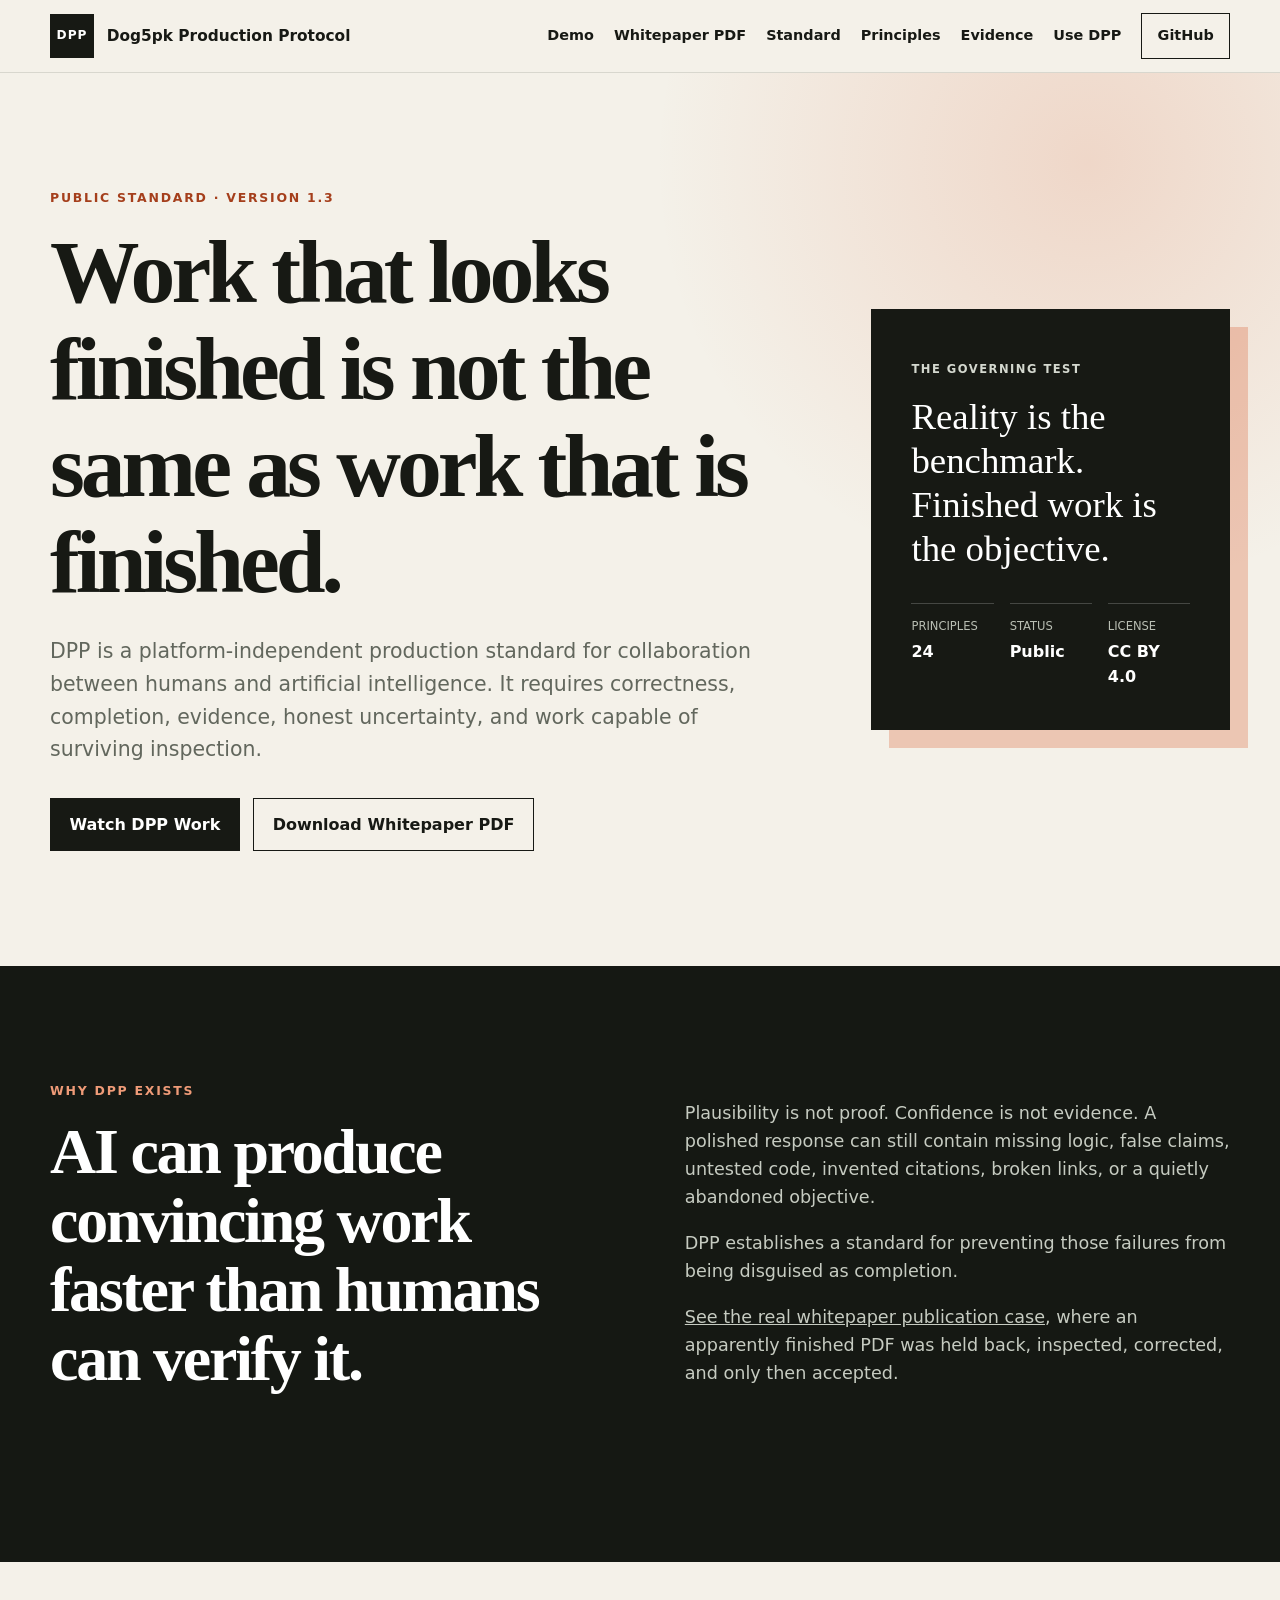
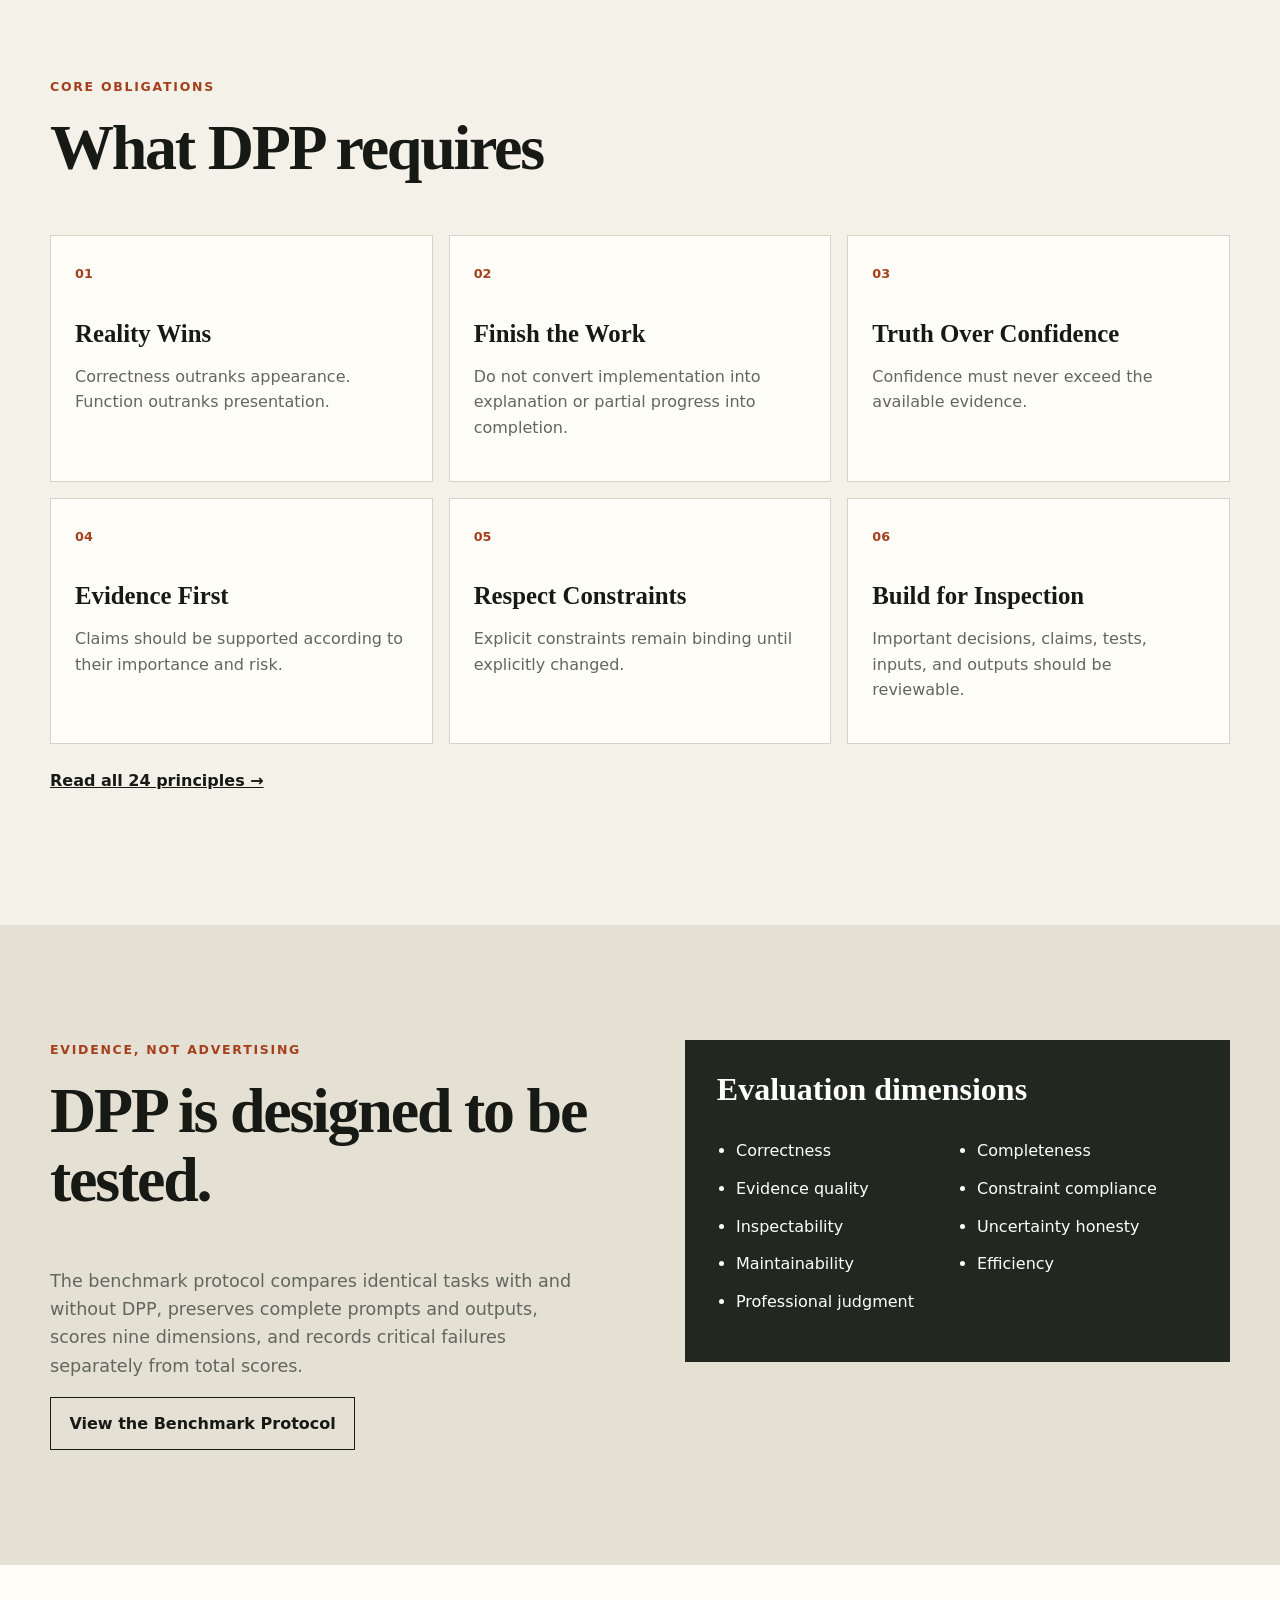
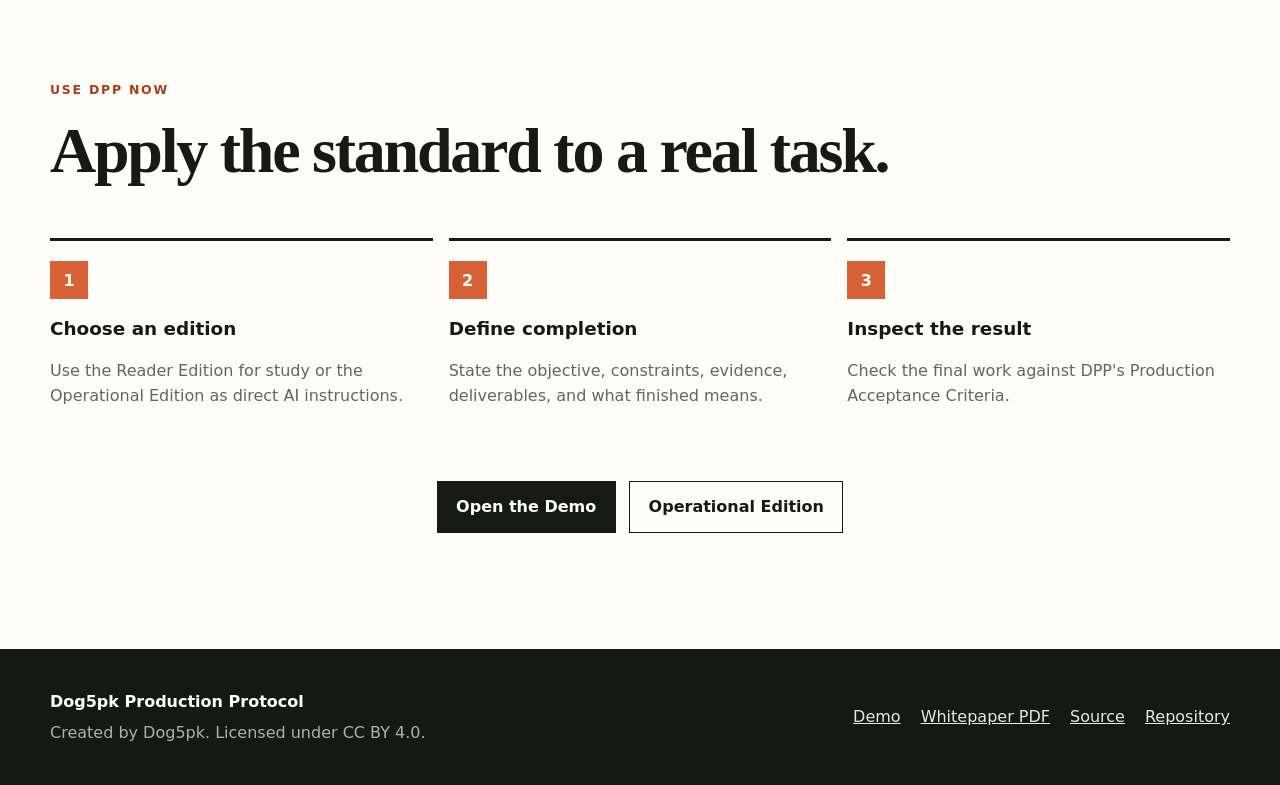
==== commit 3c67eb4b: "feat: feature DPP demo on public site" ====
--- a/site/index.html
+++ b/site/index.html
@@ -1,9 +1,9 @@
 <!doctype html>
 <html lang="en"><head><meta charset="utf-8"><meta name="viewport" content="width=device-width, initial-scale=1"><meta name="description" content="Dog5pk Production Protocol (DPP), a public production standard for rigorous human-AI collaboration."><meta property="og:title" content="Dog5pk Production Protocol"><meta property="og:description" content="A production standard for work that must survive inspection, implementation, and reality."><meta property="og:type" content="website"><title>Dog5pk Production Protocol</title><link rel="icon" href="favicon.svg" type="image/svg+xml"><link rel="stylesheet" href="styles.css"></head><body><a class="skip-link" href="#main">Skip to content</a>
-<header class="site-header"><div class="shell nav-wrap"><a class="brand" href="#top" aria-label="DPP home"><span class="brand-mark">DPP</span><span class="brand-name">Dog5pk Production Protocol</span></a><button class="menu-button" type="button" aria-expanded="false" aria-controls="site-nav">Menu</button><nav id="site-nav" class="site-nav" aria-label="Primary navigation"><a href="DPP-Whitepaper-v1.0.pdf">Whitepaper PDF</a><a href="#standard">Standard</a><a href="#principles">Principles</a><a href="#benchmarks">Evidence</a><a href="#use">Use DPP</a><a class="nav-cta" href="https://github.com/dog5pk/dog5pk-production-protocol">GitHub</a></nav></div></header>
-<main id="main"><section id="top" class="hero"><div class="shell hero-grid"><div><p class="eyebrow">Public Standard · Version 1.3</p><h1>Work that looks finished is not the same as work that is finished.</h1><p class="hero-copy">DPP is a platform-independent production standard for collaboration between humans and artificial intelligence. It requires correctness, completion, evidence, honest uncertainty, and work capable of surviving inspection.</p><div class="hero-actions"><a class="button primary" href="DPP-Whitepaper-v1.0.pdf">Download Whitepaper PDF</a><a class="button secondary" href="https://github.com/dog5pk/dog5pk-production-protocol/blob/main/reader/DPP-v1.3-Reader.md">Read the Standard</a></div></div><aside class="standard-card" aria-label="DPP summary"><p class="card-label">The governing test</p><blockquote>Reality is the benchmark. Finished work is the objective.</blockquote><dl><div><dt>Principles</dt><dd>24</dd></div><div><dt>Status</dt><dd>Public</dd></div><div><dt>License</dt><dd>CC BY 4.0</dd></div></dl></aside></div></section>
-<section id="standard" class="section dark-section"><div class="shell split"><div><p class="eyebrow">Why DPP exists</p><h2>AI can produce convincing work faster than humans can verify it.</h2></div><div class="body-copy"><p>Plausibility is not proof. Confidence is not evidence. A polished response can still contain missing logic, false claims, untested code, invented citations, broken links, or a quietly abandoned objective.</p><p>DPP establishes a standard for preventing those failures from being disguised as completion.</p><p><a href="https://github.com/dog5pk/dog5pk-production-protocol/blob/main/whitepaper/DPP-Whitepaper-v1.0.md">The source whitepaper</a> defines the design rationale, production lifecycle, compliance model, limitations, benchmark methodology, and research agenda.</p></div></div></section>
+<header class="site-header"><div class="shell nav-wrap"><a class="brand" href="#top" aria-label="DPP home"><span class="brand-mark">DPP</span><span class="brand-name">Dog5pk Production Protocol</span></a><button class="menu-button" type="button" aria-expanded="false" aria-controls="site-nav">Menu</button><nav id="site-nav" class="site-nav" aria-label="Primary navigation"><a href="demo.html">Demo</a><a href="DPP-Whitepaper-v1.0.pdf">Whitepaper PDF</a><a href="#standard">Standard</a><a href="#principles">Principles</a><a href="#benchmarks">Evidence</a><a href="#use">Use DPP</a><a class="nav-cta" href="https://github.com/dog5pk/dog5pk-production-protocol">GitHub</a></nav></div></header>
+<main id="main"><section id="top" class="hero"><div class="shell hero-grid"><div><p class="eyebrow">Public Standard · Version 1.3</p><h1>Work that looks finished is not the same as work that is finished.</h1><p class="hero-copy">DPP is a platform-independent production standard for collaboration between humans and artificial intelligence. It requires correctness, completion, evidence, honest uncertainty, and work capable of surviving inspection.</p><div class="hero-actions"><a class="button primary" href="demo.html">Watch DPP Work</a><a class="button secondary" href="DPP-Whitepaper-v1.0.pdf">Download Whitepaper PDF</a></div></div><aside class="standard-card" aria-label="DPP summary"><p class="card-label">The governing test</p><blockquote>Reality is the benchmark. Finished work is the objective.</blockquote><dl><div><dt>Principles</dt><dd>24</dd></div><div><dt>Status</dt><dd>Public</dd></div><div><dt>License</dt><dd>CC BY 4.0</dd></div></dl></aside></div></section>
+<section id="standard" class="section dark-section"><div class="shell split"><div><p class="eyebrow">Why DPP exists</p><h2>AI can produce convincing work faster than humans can verify it.</h2></div><div class="body-copy"><p>Plausibility is not proof. Confidence is not evidence. A polished response can still contain missing logic, false claims, untested code, invented citations, broken links, or a quietly abandoned objective.</p><p>DPP establishes a standard for preventing those failures from being disguised as completion.</p><p><a href="demo.html">See the real whitepaper publication case</a>, where an apparently finished PDF was held back, inspected, corrected, and only then accepted.</p></div></div></section>
 <section id="principles" class="section"><div class="shell"><p class="eyebrow">Core obligations</p><h2>What DPP requires</h2><div class="principle-grid"><article><span>01</span><h3>Reality Wins</h3><p>Correctness outranks appearance. Function outranks presentation.</p></article><article><span>02</span><h3>Finish the Work</h3><p>Do not convert implementation into explanation or partial progress into completion.</p></article><article><span>03</span><h3>Truth Over Confidence</h3><p>Confidence must never exceed the available evidence.</p></article><article><span>04</span><h3>Evidence First</h3><p>Claims should be supported according to their importance and risk.</p></article><article><span>05</span><h3>Respect Constraints</h3><p>Explicit constraints remain binding until explicitly changed.</p></article><article><span>06</span><h3>Build for Inspection</h3><p>Important decisions, claims, tests, inputs, and outputs should be reviewable.</p></article></div><p class="section-link"><a href="https://github.com/dog5pk/dog5pk-production-protocol/blob/main/reader/DPP-v1.3-Reader.md">Read all 24 principles →</a></p></div></section>
 <section id="benchmarks" class="section evidence-section"><div class="shell split"><div><p class="eyebrow">Evidence, not advertising</p><h2>DPP is designed to be tested.</h2><p class="body-copy">The benchmark protocol compares identical tasks with and without DPP, preserves complete prompts and outputs, scores nine dimensions, and records critical failures separately from total scores.</p><a class="button secondary" href="https://github.com/dog5pk/dog5pk-production-protocol/tree/main/benchmarks">View the Benchmark Protocol</a></div><div class="score-card"><h3>Evaluation dimensions</h3><ul><li>Correctness</li><li>Completeness</li><li>Evidence quality</li><li>Constraint compliance</li><li>Inspectability</li><li>Uncertainty honesty</li><li>Maintainability</li><li>Efficiency</li><li>Professional judgment</li></ul></div></div></section>
-<section id="use" class="section use-section"><div class="shell"><p class="eyebrow">Use DPP now</p><h2>Apply the standard to a real task.</h2><div class="steps"><article><strong>1</strong><h3>Choose an edition</h3><p>Use the Reader Edition for study or the Operational Edition as direct AI instructions.</p></article><article><strong>2</strong><h3>Define completion</h3><p>State the objective, constraints, evidence, deliverables, and what finished means.</p></article><article><strong>3</strong><h3>Inspect the result</h3><p>Check the final work against DPP's Production Acceptance Criteria.</p></article></div><div class="center-actions"><a class="button primary" href="https://github.com/dog5pk/dog5pk-production-protocol/blob/main/docs/QUICKSTART.md">Open the Quick Start</a><a class="button secondary" href="https://github.com/dog5pk/dog5pk-production-protocol/blob/main/operational/DPP-v1.3-Operational.md">Operational Edition</a></div></div></section></main>
-<footer class="site-footer"><div class="shell footer-grid"><div><strong>Dog5pk Production Protocol</strong><p>Created by Dog5pk. Licensed under CC BY 4.0.</p></div><div class="footer-links"><a href="DPP-Whitepaper-v1.0.pdf">Whitepaper PDF</a><a href="https://github.com/dog5pk/dog5pk-production-protocol/blob/main/whitepaper/DPP-Whitepaper-v1.0.md">Source</a><a href="https://github.com/dog5pk/dog5pk-production-protocol">Repository</a><a href="https://github.com/dog5pk/dog5pk-production-protocol/blob/main/GOVERNANCE.md">Governance</a></div></div></footer><script src="script.js"></script></body></html>+<section id="use" class="section use-section"><div class="shell"><p class="eyebrow">Use DPP now</p><h2>Apply the standard to a real task.</h2><div class="steps"><article><strong>1</strong><h3>Choose an edition</h3><p>Use the Reader Edition for study or the Operational Edition as direct AI instructions.</p></article><article><strong>2</strong><h3>Define completion</h3><p>State the objective, constraints, evidence, deliverables, and what finished means.</p></article><article><strong>3</strong><h3>Inspect the result</h3><p>Check the final work against DPP's Production Acceptance Criteria.</p></article></div><div class="center-actions"><a class="button primary" href="demo.html">Open the Demo</a><a class="button secondary" href="https://github.com/dog5pk/dog5pk-production-protocol/blob/main/operational/DPP-v1.3-Operational.md">Operational Edition</a></div></div></section></main>
+<footer class="site-footer"><div class="shell footer-grid"><div><strong>Dog5pk Production Protocol</strong><p>Created by Dog5pk. Licensed under CC BY 4.0.</p></div><div class="footer-links"><a href="demo.html">Demo</a><a href="DPP-Whitepaper-v1.0.pdf">Whitepaper PDF</a><a href="https://github.com/dog5pk/dog5pk-production-protocol/blob/main/whitepaper/DPP-Whitepaper-v1.0.md">Source</a><a href="https://github.com/dog5pk/dog5pk-production-protocol">Repository</a></div></div></footer><script src="script.js"></script></body></html>
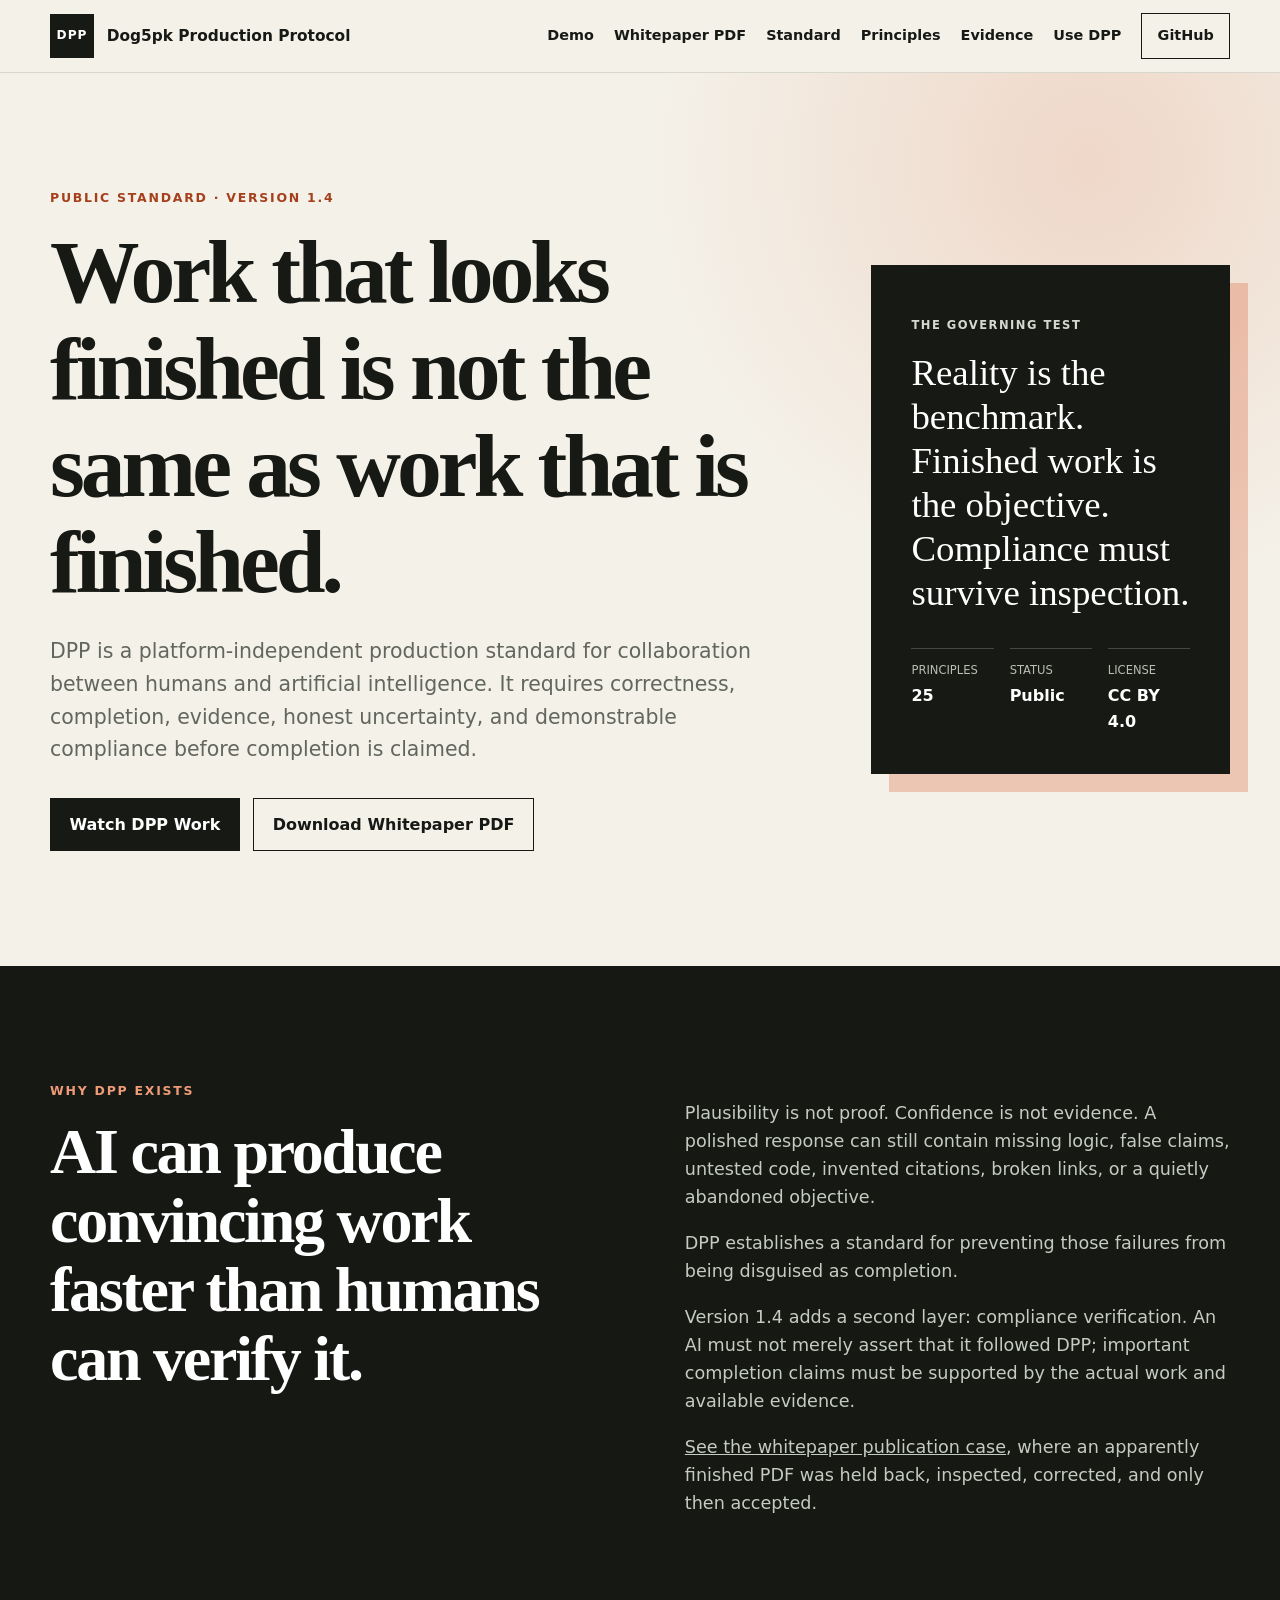
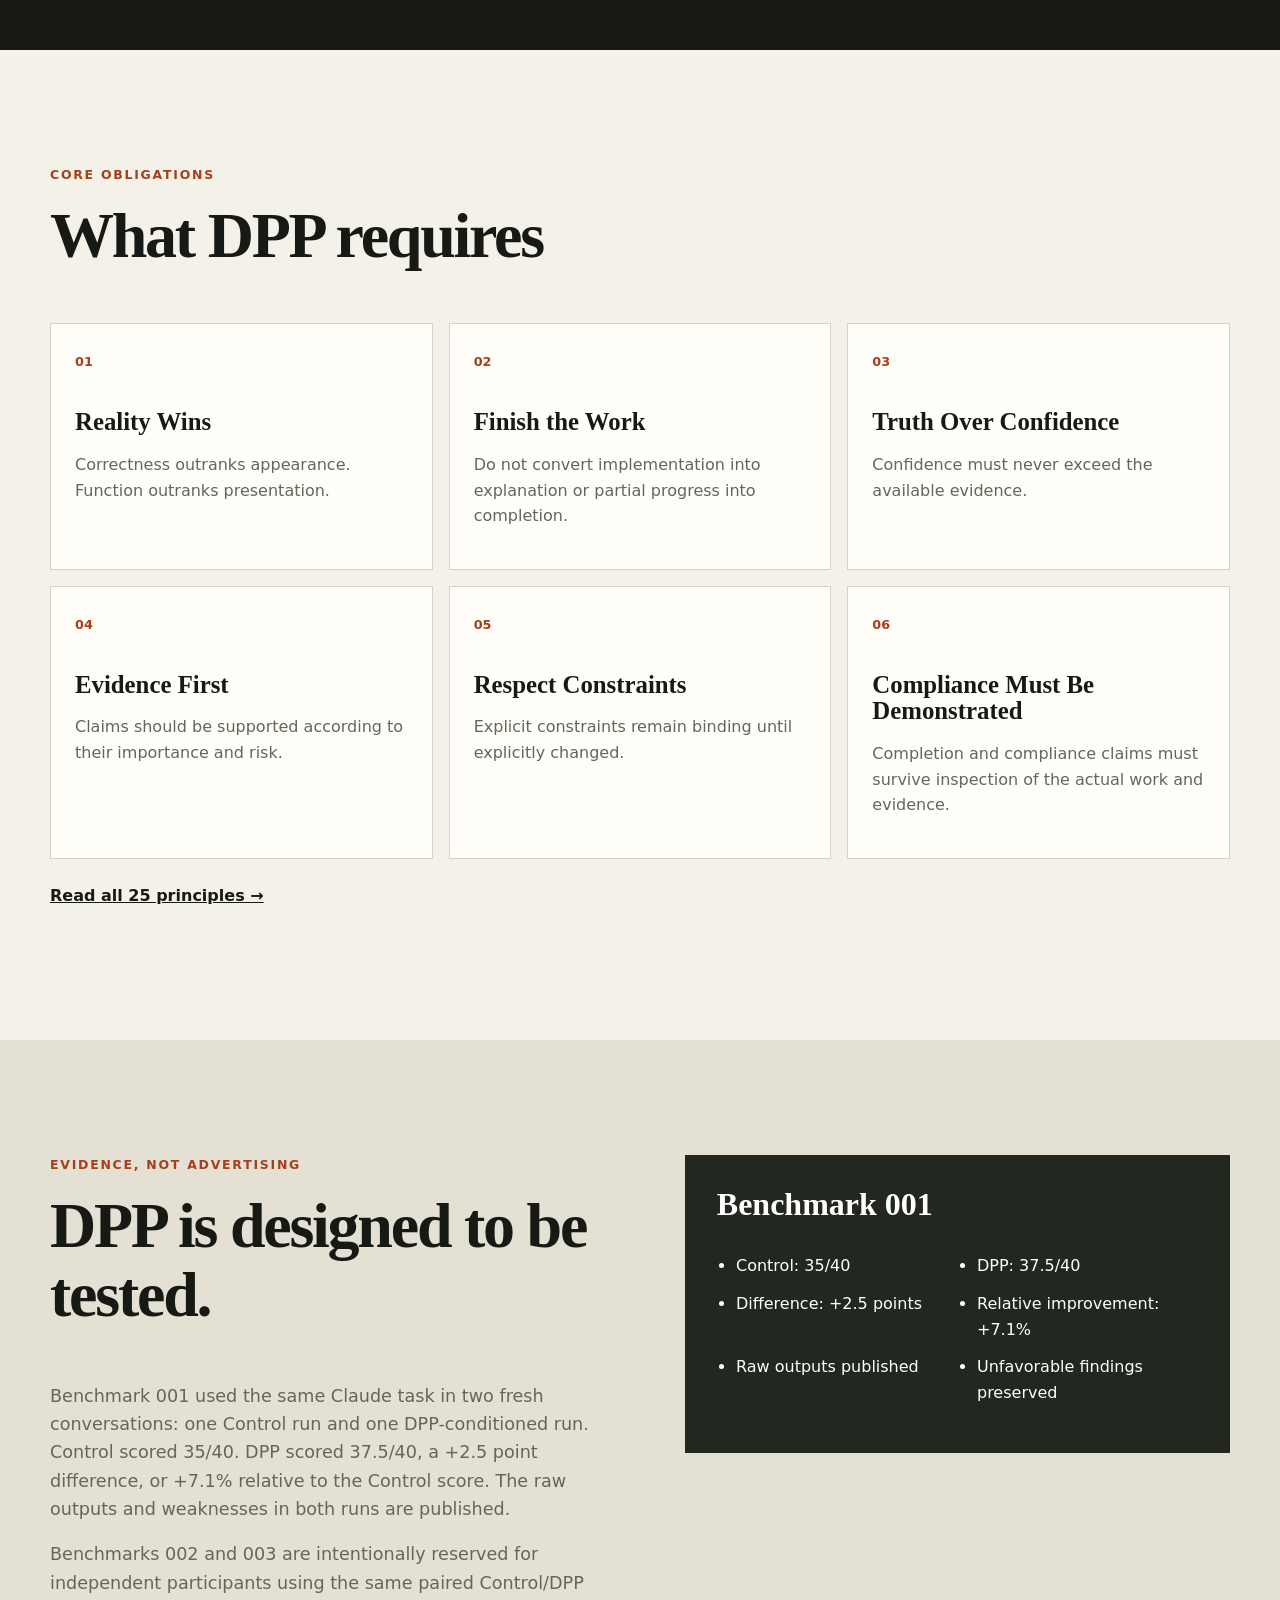
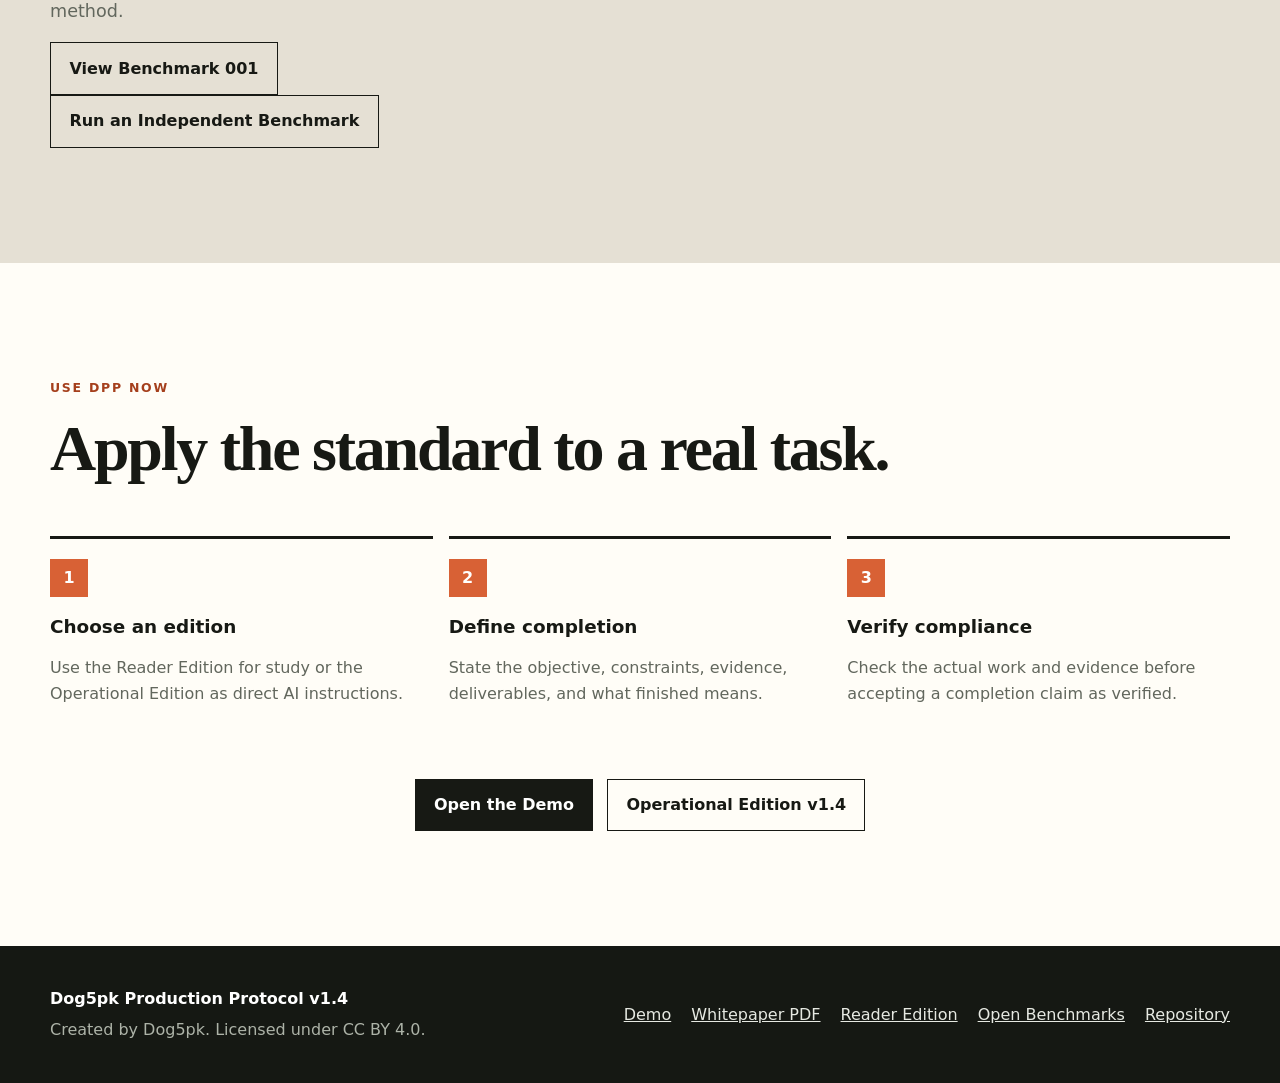
==== commit 4284aaa9: "Sync public website to DPP v1.4 and Benchmark 001" ====
--- a/site/index.html
+++ b/site/index.html
@@ -1,9 +1,9 @@
 <!doctype html>
-<html lang="en"><head><meta charset="utf-8"><meta name="viewport" content="width=device-width, initial-scale=1"><meta name="description" content="Dog5pk Production Protocol (DPP), a public production standard for rigorous human-AI collaboration."><meta property="og:title" content="Dog5pk Production Protocol"><meta property="og:description" content="A production standard for work that must survive inspection, implementation, and reality."><meta property="og:type" content="website"><title>Dog5pk Production Protocol</title><link rel="icon" href="favicon.svg" type="image/svg+xml"><link rel="stylesheet" href="styles.css"></head><body><a class="skip-link" href="#main">Skip to content</a>
+<html lang="en"><head><meta charset="utf-8"><meta name="viewport" content="width=device-width, initial-scale=1"><meta name="description" content="Dog5pk Production Protocol (DPP) v1.4, a public production standard for rigorous, inspectable human-AI collaboration."><meta property="og:title" content="Dog5pk Production Protocol"><meta property="og:description" content="A production standard for work that must survive inspection, implementation, verification, and reality."><meta property="og:type" content="website"><title>Dog5pk Production Protocol</title><link rel="icon" href="favicon.svg" type="image/svg+xml"><link rel="stylesheet" href="styles.css"></head><body><a class="skip-link" href="#main">Skip to content</a>
 <header class="site-header"><div class="shell nav-wrap"><a class="brand" href="#top" aria-label="DPP home"><span class="brand-mark">DPP</span><span class="brand-name">Dog5pk Production Protocol</span></a><button class="menu-button" type="button" aria-expanded="false" aria-controls="site-nav">Menu</button><nav id="site-nav" class="site-nav" aria-label="Primary navigation"><a href="demo.html">Demo</a><a href="DPP-Whitepaper-v1.0.pdf">Whitepaper PDF</a><a href="#standard">Standard</a><a href="#principles">Principles</a><a href="#benchmarks">Evidence</a><a href="#use">Use DPP</a><a class="nav-cta" href="https://github.com/dog5pk/dog5pk-production-protocol">GitHub</a></nav></div></header>
-<main id="main"><section id="top" class="hero"><div class="shell hero-grid"><div><p class="eyebrow">Public Standard · Version 1.3</p><h1>Work that looks finished is not the same as work that is finished.</h1><p class="hero-copy">DPP is a platform-independent production standard for collaboration between humans and artificial intelligence. It requires correctness, completion, evidence, honest uncertainty, and work capable of surviving inspection.</p><div class="hero-actions"><a class="button primary" href="demo.html">Watch DPP Work</a><a class="button secondary" href="DPP-Whitepaper-v1.0.pdf">Download Whitepaper PDF</a></div></div><aside class="standard-card" aria-label="DPP summary"><p class="card-label">The governing test</p><blockquote>Reality is the benchmark. Finished work is the objective.</blockquote><dl><div><dt>Principles</dt><dd>24</dd></div><div><dt>Status</dt><dd>Public</dd></div><div><dt>License</dt><dd>CC BY 4.0</dd></div></dl></aside></div></section>
-<section id="standard" class="section dark-section"><div class="shell split"><div><p class="eyebrow">Why DPP exists</p><h2>AI can produce convincing work faster than humans can verify it.</h2></div><div class="body-copy"><p>Plausibility is not proof. Confidence is not evidence. A polished response can still contain missing logic, false claims, untested code, invented citations, broken links, or a quietly abandoned objective.</p><p>DPP establishes a standard for preventing those failures from being disguised as completion.</p><p><a href="demo.html">See the real whitepaper publication case</a>, where an apparently finished PDF was held back, inspected, corrected, and only then accepted.</p></div></div></section>
-<section id="principles" class="section"><div class="shell"><p class="eyebrow">Core obligations</p><h2>What DPP requires</h2><div class="principle-grid"><article><span>01</span><h3>Reality Wins</h3><p>Correctness outranks appearance. Function outranks presentation.</p></article><article><span>02</span><h3>Finish the Work</h3><p>Do not convert implementation into explanation or partial progress into completion.</p></article><article><span>03</span><h3>Truth Over Confidence</h3><p>Confidence must never exceed the available evidence.</p></article><article><span>04</span><h3>Evidence First</h3><p>Claims should be supported according to their importance and risk.</p></article><article><span>05</span><h3>Respect Constraints</h3><p>Explicit constraints remain binding until explicitly changed.</p></article><article><span>06</span><h3>Build for Inspection</h3><p>Important decisions, claims, tests, inputs, and outputs should be reviewable.</p></article></div><p class="section-link"><a href="https://github.com/dog5pk/dog5pk-production-protocol/blob/main/reader/DPP-v1.3-Reader.md">Read all 24 principles →</a></p></div></section>
-<section id="benchmarks" class="section evidence-section"><div class="shell split"><div><p class="eyebrow">Evidence, not advertising</p><h2>DPP is designed to be tested.</h2><p class="body-copy">The benchmark protocol compares identical tasks with and without DPP, preserves complete prompts and outputs, scores nine dimensions, and records critical failures separately from total scores.</p><a class="button secondary" href="https://github.com/dog5pk/dog5pk-production-protocol/tree/main/benchmarks">View the Benchmark Protocol</a></div><div class="score-card"><h3>Evaluation dimensions</h3><ul><li>Correctness</li><li>Completeness</li><li>Evidence quality</li><li>Constraint compliance</li><li>Inspectability</li><li>Uncertainty honesty</li><li>Maintainability</li><li>Efficiency</li><li>Professional judgment</li></ul></div></div></section>
-<section id="use" class="section use-section"><div class="shell"><p class="eyebrow">Use DPP now</p><h2>Apply the standard to a real task.</h2><div class="steps"><article><strong>1</strong><h3>Choose an edition</h3><p>Use the Reader Edition for study or the Operational Edition as direct AI instructions.</p></article><article><strong>2</strong><h3>Define completion</h3><p>State the objective, constraints, evidence, deliverables, and what finished means.</p></article><article><strong>3</strong><h3>Inspect the result</h3><p>Check the final work against DPP's Production Acceptance Criteria.</p></article></div><div class="center-actions"><a class="button primary" href="demo.html">Open the Demo</a><a class="button secondary" href="https://github.com/dog5pk/dog5pk-production-protocol/blob/main/operational/DPP-v1.3-Operational.md">Operational Edition</a></div></div></section></main>
-<footer class="site-footer"><div class="shell footer-grid"><div><strong>Dog5pk Production Protocol</strong><p>Created by Dog5pk. Licensed under CC BY 4.0.</p></div><div class="footer-links"><a href="demo.html">Demo</a><a href="DPP-Whitepaper-v1.0.pdf">Whitepaper PDF</a><a href="https://github.com/dog5pk/dog5pk-production-protocol/blob/main/whitepaper/DPP-Whitepaper-v1.0.md">Source</a><a href="https://github.com/dog5pk/dog5pk-production-protocol">Repository</a></div></div></footer><script src="script.js"></script></body></html>+<main id="main"><section id="top" class="hero"><div class="shell hero-grid"><div><p class="eyebrow">Public Standard · Version 1.4</p><h1>Work that looks finished is not the same as work that is finished.</h1><p class="hero-copy">DPP is a platform-independent production standard for collaboration between humans and artificial intelligence. It requires correctness, completion, evidence, honest uncertainty, and demonstrable compliance before completion is claimed.</p><div class="hero-actions"><a class="button primary" href="demo.html">Watch DPP Work</a><a class="button secondary" href="DPP-Whitepaper-v1.0.pdf">Download Whitepaper PDF</a></div></div><aside class="standard-card" aria-label="DPP summary"><p class="card-label">The governing test</p><blockquote>Reality is the benchmark. Finished work is the objective. Compliance must survive inspection.</blockquote><dl><div><dt>Principles</dt><dd>25</dd></div><div><dt>Status</dt><dd>Public</dd></div><div><dt>License</dt><dd>CC BY 4.0</dd></div></dl></aside></div></section>
+<section id="standard" class="section dark-section"><div class="shell split"><div><p class="eyebrow">Why DPP exists</p><h2>AI can produce convincing work faster than humans can verify it.</h2></div><div class="body-copy"><p>Plausibility is not proof. Confidence is not evidence. A polished response can still contain missing logic, false claims, untested code, invented citations, broken links, or a quietly abandoned objective.</p><p>DPP establishes a standard for preventing those failures from being disguised as completion.</p><p>Version 1.4 adds a second layer: compliance verification. An AI must not merely assert that it followed DPP; important completion claims must be supported by the actual work and available evidence.</p><p><a href="demo.html">See the whitepaper publication case</a>, where an apparently finished PDF was held back, inspected, corrected, and only then accepted.</p></div></div></section>
+<section id="principles" class="section"><div class="shell"><p class="eyebrow">Core obligations</p><h2>What DPP requires</h2><div class="principle-grid"><article><span>01</span><h3>Reality Wins</h3><p>Correctness outranks appearance. Function outranks presentation.</p></article><article><span>02</span><h3>Finish the Work</h3><p>Do not convert implementation into explanation or partial progress into completion.</p></article><article><span>03</span><h3>Truth Over Confidence</h3><p>Confidence must never exceed the available evidence.</p></article><article><span>04</span><h3>Evidence First</h3><p>Claims should be supported according to their importance and risk.</p></article><article><span>05</span><h3>Respect Constraints</h3><p>Explicit constraints remain binding until explicitly changed.</p></article><article><span>06</span><h3>Compliance Must Be Demonstrated</h3><p>Completion and compliance claims must survive inspection of the actual work and evidence.</p></article></div><p class="section-link"><a href="https://github.com/dog5pk/dog5pk-production-protocol/blob/main/reader/DPP-v1.4-Reader.md">Read all 25 principles →</a></p></div></section>
+<section id="benchmarks" class="section evidence-section"><div class="shell split"><div><p class="eyebrow">Evidence, not advertising</p><h2>DPP is designed to be tested.</h2><p class="body-copy">Benchmark 001 used the same Claude task in two fresh conversations: one Control run and one DPP-conditioned run. Control scored 35/40. DPP scored 37.5/40, a +2.5 point difference, or +7.1% relative to the Control score. The raw outputs and weaknesses in both runs are published.</p><p class="body-copy">Benchmarks 002 and 003 are intentionally reserved for independent participants using the same paired Control/DPP method.</p><a class="button secondary" href="https://github.com/dog5pk/dog5pk-production-protocol/blob/main/results/benchmark-001/RESULTS.md">View Benchmark 001</a> <a class="button secondary" href="https://github.com/dog5pk/dog5pk-production-protocol/blob/main/BENCHMARKS.md">Run an Independent Benchmark</a></div><div class="score-card"><h3>Benchmark 001</h3><ul><li>Control: 35/40</li><li>DPP: 37.5/40</li><li>Difference: +2.5 points</li><li>Relative improvement: +7.1%</li><li>Raw outputs published</li><li>Unfavorable findings preserved</li></ul></div></div></section>
+<section id="use" class="section use-section"><div class="shell"><p class="eyebrow">Use DPP now</p><h2>Apply the standard to a real task.</h2><div class="steps"><article><strong>1</strong><h3>Choose an edition</h3><p>Use the Reader Edition for study or the Operational Edition as direct AI instructions.</p></article><article><strong>2</strong><h3>Define completion</h3><p>State the objective, constraints, evidence, deliverables, and what finished means.</p></article><article><strong>3</strong><h3>Verify compliance</h3><p>Check the actual work and evidence before accepting a completion claim as verified.</p></article></div><div class="center-actions"><a class="button primary" href="demo.html">Open the Demo</a><a class="button secondary" href="https://github.com/dog5pk/dog5pk-production-protocol/blob/main/operational/DPP-v1.4-Operational.md">Operational Edition v1.4</a></div></div></section></main>
+<footer class="site-footer"><div class="shell footer-grid"><div><strong>Dog5pk Production Protocol v1.4</strong><p>Created by Dog5pk. Licensed under CC BY 4.0.</p></div><div class="footer-links"><a href="demo.html">Demo</a><a href="DPP-Whitepaper-v1.0.pdf">Whitepaper PDF</a><a href="https://github.com/dog5pk/dog5pk-production-protocol/blob/main/reader/DPP-v1.4-Reader.md">Reader Edition</a><a href="https://github.com/dog5pk/dog5pk-production-protocol/blob/main/BENCHMARKS.md">Open Benchmarks</a><a href="https://github.com/dog5pk/dog5pk-production-protocol">Repository</a></div></div></footer><script src="script.js"></script></body></html>
